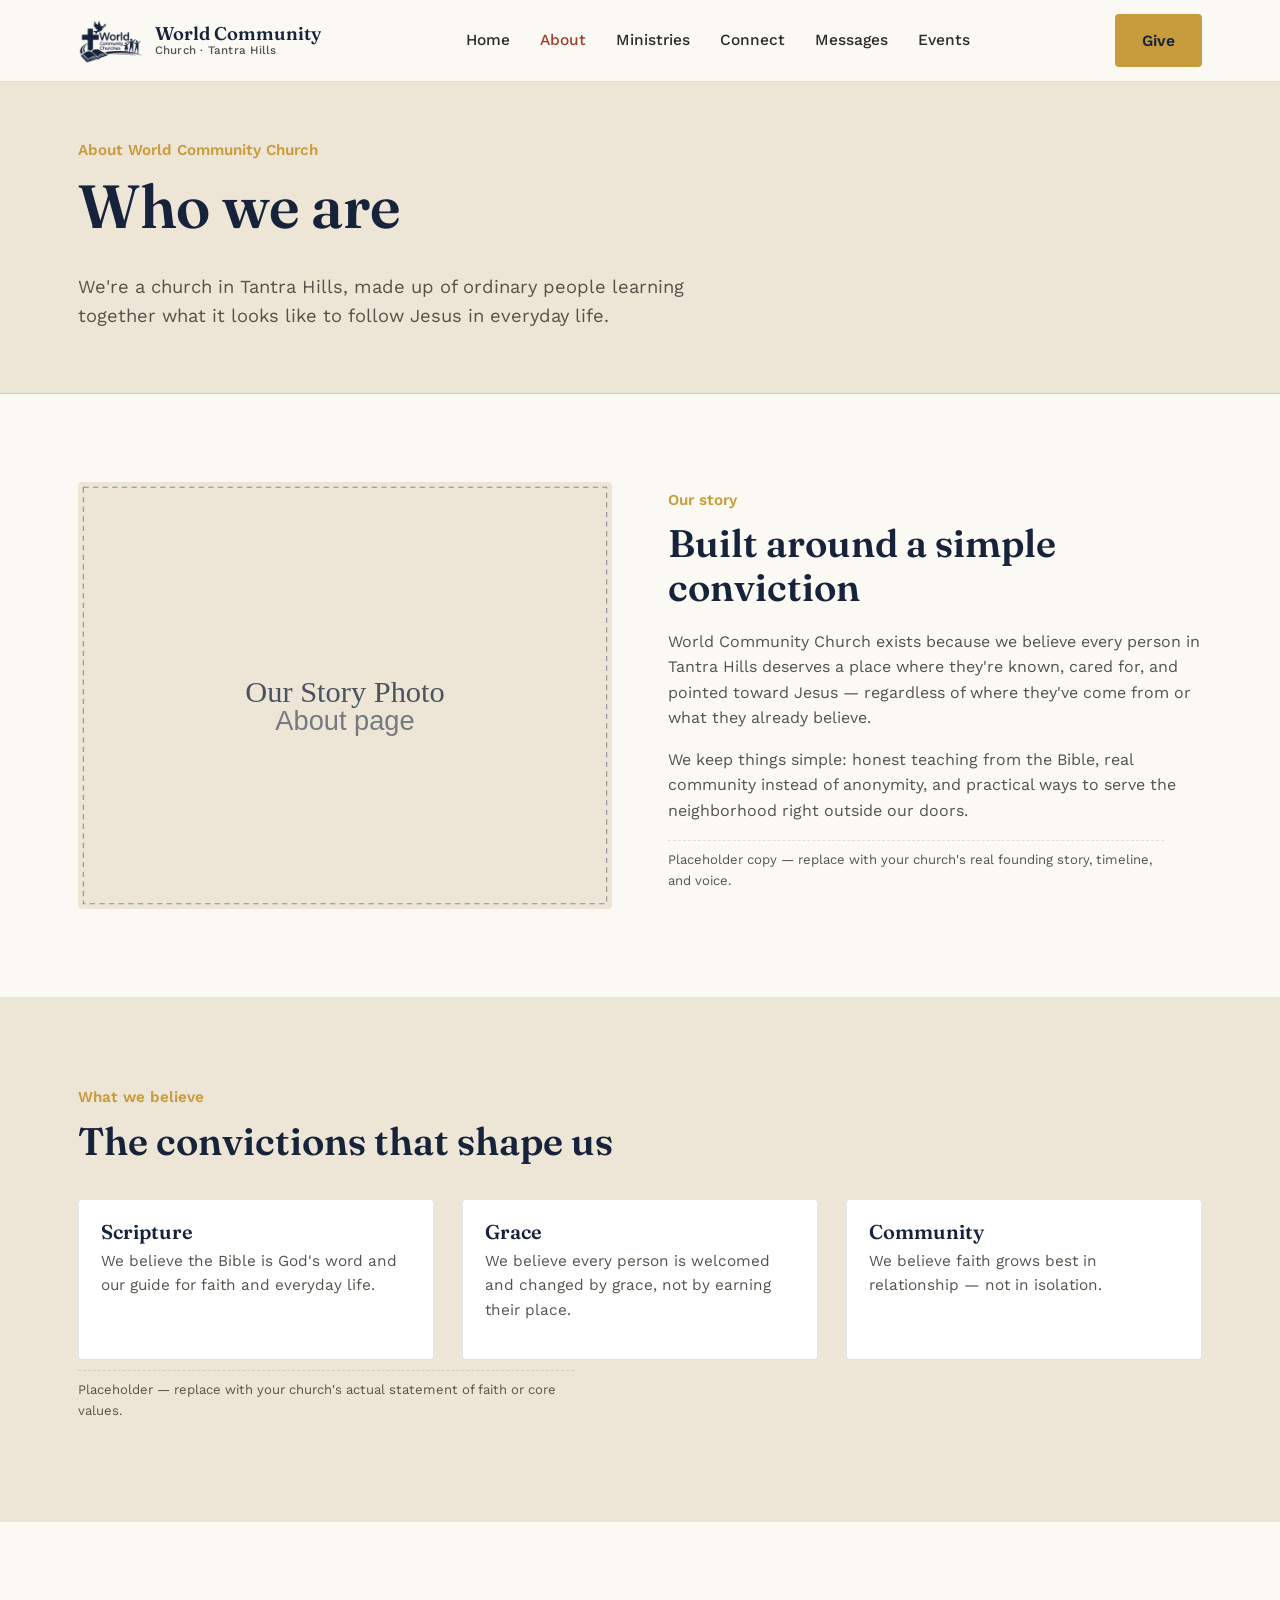
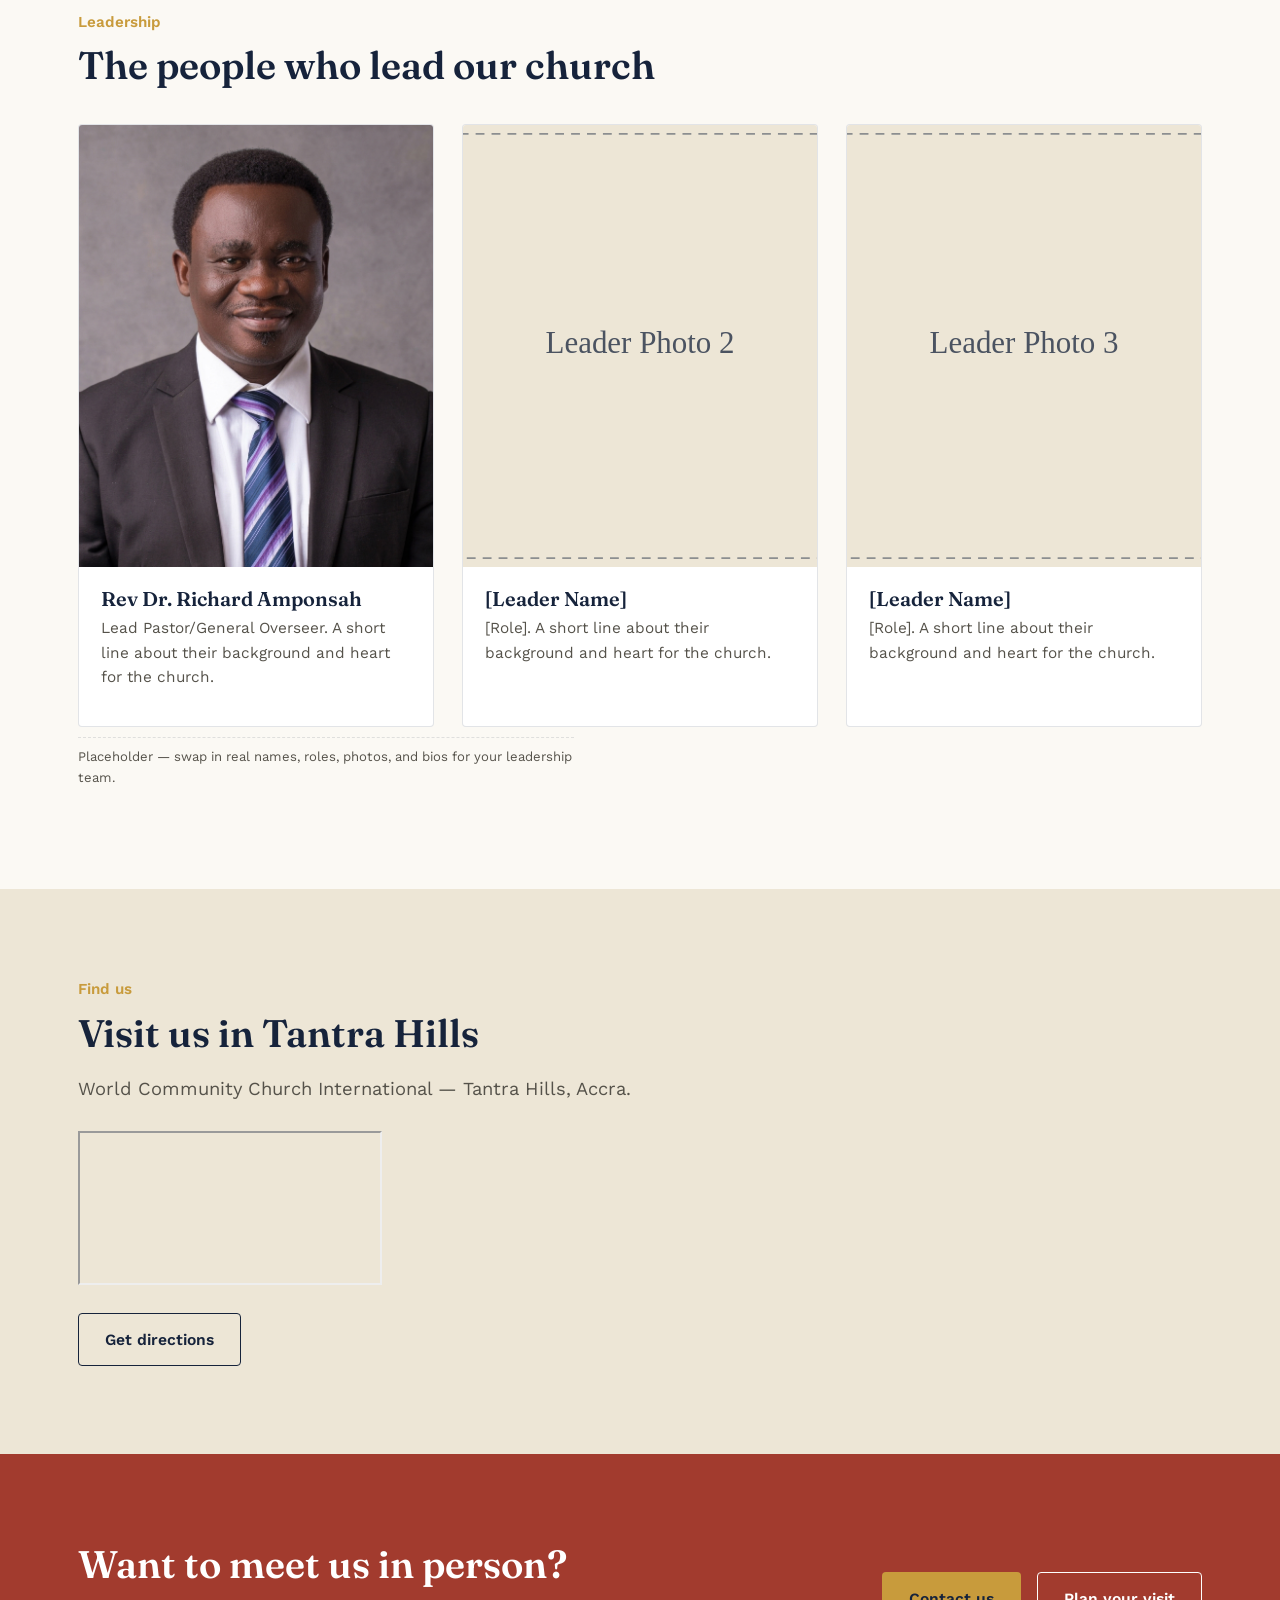
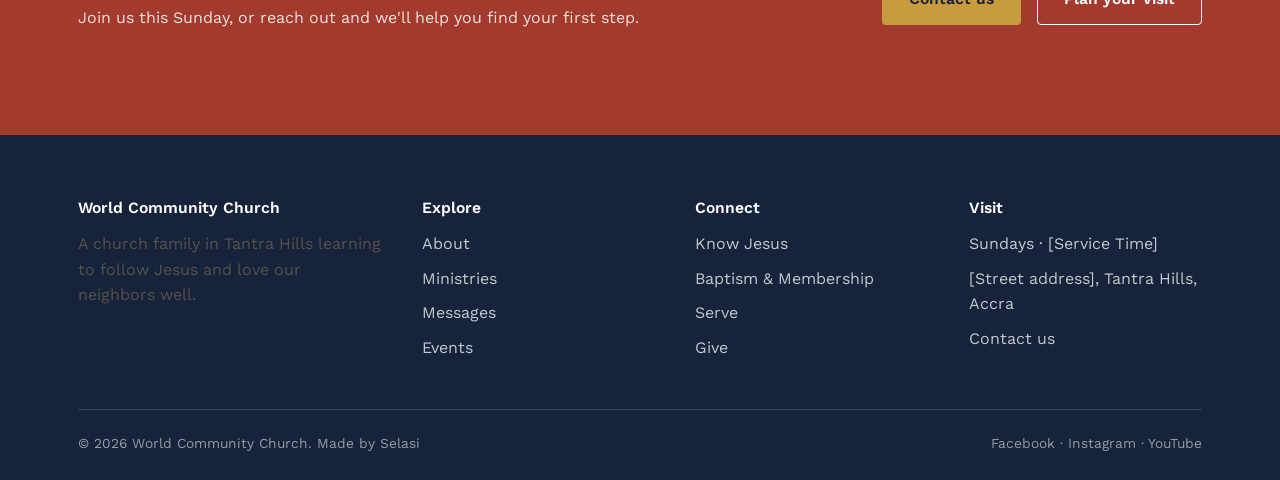
==== about.html @ f5359849 "selasi" ====
<!DOCTYPE html>
<html lang="en">
<head>
<meta charset="UTF-8">
<meta name="viewport" content="width=device-width, initial-scale=1.0">
<title>About — World Community Church</title>
<meta name="description" content="Learn who World Community Church is, our story, and the people who lead our church in Tantra Hills.">
<link rel="icon" href="images/favicon.svg" type="image/svg+xml">
<link rel="stylesheet" href="css/style.css">
</head>
<body>

<header class="site-header">
  <div class="nav-wrap">
    <a class="logo" href="index.html">
      <img src="images/logo.png" alt="World Community Church logo">
      <span class="logo-text">World Community<span>Church · Tantra Hills</span></span>
    </a>
    <nav class="primary-nav">
      <ul>
        <li><a href="index.html">Home</a></li>
        <li class="has-dropdown current">
          <a href="about.html">About</a>
          <ul class="dropdown">
            <li><a href="about.html#story">Who We Are</a></li>
            <li><a href="about.html#leadership">Leadership</a></li>
            <li><a href="contact.html">Contact Us</a></li>
          </ul>
        </li>
        <li class="has-dropdown">
          <a href="ministries.html">Ministries</a>
          <ul class="dropdown">
            <li><a href="ministries.html#kids">Kids</a></li>
            <li><a href="ministries.html#students">Students</a></li>
            <li><a href="ministries.html#groups">Community Groups</a></li>
          </ul>
        </li>
        <li class="has-dropdown">
          <a href="connect.html">Connect</a>
          <ul class="dropdown">
            <li><a href="connect.html#know-jesus">Know Jesus</a></li>
            <li><a href="connect.html#baptism">Baptism &amp; Membership</a></li>
            <li><a href="connect.html#serve">Serve</a></li>
          </ul>
        </li>
        <li><a href="messages.html">Messages</a></li>
        <li><a href="events.html">Events</a></li>
      </ul>
    </nav>
    <div class="nav-cta">
      <a class="btn btn-gold" href="give.html">Give</a>
      <button class="nav-toggle" aria-label="Toggle menu" aria-expanded="false">
        <span></span><span></span><span></span>
      </button>
    </div>
  </div>
</header>

<div class="page-header">
  <div class="container">
    <p class="eyebrow">About World Community Church</p>
    <h1>Who we are</h1>
    <p class="lede">We're a church in Tantra Hills, made up of ordinary people learning together what it looks like to follow Jesus in everyday life.</p>
  </div>
</div>

<section id="story">
  <div class="container">
    <div class="split">
      <div class="split-media">
        <img src="images/about-story.svg" alt="Placeholder — photo representing the church's story">
      </div>
      <div>
        <p class="eyebrow">Our story</p>
        <h2>Built around a simple conviction</h2>
        <p>World Community Church exists because we believe every person in Tantra Hills deserves a place where they're known, cared for, and pointed toward Jesus — regardless of where they've come from or what they already believe.</p>
        <p>We keep things simple: honest teaching from the Bible, real community instead of anonymity, and practical ways to serve the neighborhood right outside our doors.</p>
        <p class="placeholder-note">Placeholder copy — replace with your church's real founding story, timeline, and voice.</p>
      </div>
    </div>
  </div>
</section>

<section class="bg-sand">
  <div class="container">
    <p class="eyebrow">What we believe</p>
    <h2>The convictions that shape us</h2>
    <div class="grid grid-3" style="margin-top:36px;">
      <div class="card">
        <div class="card-body">
          <h3>Scripture</h3>
          <p>We believe the Bible is God's word and our guide for faith and everyday life.</p>
        </div>
      </div>
      <div class="card">
        <div class="card-body">
          <h3>Grace</h3>
          <p>We believe every person is welcomed and changed by grace, not by earning their place.</p>
        </div>
      </div>
      <div class="card">
        <div class="card-body">
          <h3>Community</h3>
          <p>We believe faith grows best in relationship — not in isolation.</p>
        </div>
      </div>
    </div>
    <p class="placeholder-note">Placeholder — replace with your church's actual statement of faith or core values.</p>
  </div>
</section>

<section id="leadership">
  <div class="container">
    <p class="eyebrow">Leadership</p>
    <h2>The people who lead our church</h2>
    <div class="grid grid-3" style="margin-top:36px;">
      <div class="card">
        <img src="images/leader.jpg" alt="Placeholder — leader photo">
        <div class="card-body">
          <h3>Rev Dr. Richard Amponsah</h3>
          <p>Lead Pastor/General Overseer. A short line about their background and heart for the church.</p>
        </div>
      </div>
      <div class="card">
        <img src="images/leader-2.svg" alt="Placeholder — leader photo">
        <div class="card-body">
          <h3>[Leader Name]</h3>
          <p>[Role]. A short line about their background and heart for the church.</p>
        </div>
      </div>
      <div class="card">
        <img src="images/leader-3.svg" alt="Placeholder — leader photo">
        <div class="card-body">
          <h3>[Leader Name]</h3>
          <p>[Role]. A short line about their background and heart for the church.</p>
        </div>
      </div>
    </div>
    <p class="placeholder-note">Placeholder — swap in real names, roles, photos, and bios for your leadership team.</p>
  </div>
</section>

<section class="bg-sand" id="location">
  <div class="container">
    <p class="eyebrow">Find us</p>
    <h2>Visit us in Tantra Hills</h2>
    <p class="lede">World Community Church International — Tantra Hills, Accra.</p>
    <div class="map-embed" style="margin-top:28px;">
      <iframe
        src="https://www.google.com/maps?q=JPPW%2B5QJ+World+Community+Church+International+Accra+Ghana&output=embed"
        title="Map showing World Community Church International, Tantra Hills, Accra"
        loading="lazy"
        referrerpolicy="no-referrer-when-downgrade"
        allowfullscreen></iframe>
    </div>
    <div class="btn-row" style="margin-top:20px;">
      <a class="btn btn-outline-navy" href="https://maps.app.goo.gl/vj42JxJs8VCjHSL47" target="_blank" rel="noopener">Get directions</a>
    </div>
  </div>
</section>

<section class="cta-band">
  <div class="container">
    <div>
      <h2>Want to meet us in person?</h2>
      <p>Join us this Sunday, or reach out and we'll help you find your first step.</p>
    </div>
    <div class="btn-row">
      <a class="btn btn-gold" href="contact.html">Contact us</a>
      <a class="btn btn-outline" href="connect.html">Plan your visit</a>
    </div>
  </div>
</section>

<footer class="site-footer">
  <div class="container">
    <div class="footer-grid">
      <div>
        <h4>World Community Church</h4>
        <p style="max-width:32ch;">A church family in Tantra Hills learning to follow Jesus and love our neighbors well.</p>
      </div>
      <div>
        <h4>Explore</h4>
        <ul>
          <li><a href="about.html">About</a></li>
          <li><a href="ministries.html">Ministries</a></li>
          <li><a href="messages.html">Messages</a></li>
          <li><a href="events.html">Events</a></li>
        </ul>
      </div>
      <div>
        <h4>Connect</h4>
        <ul>
          <li><a href="connect.html#know-jesus">Know Jesus</a></li>
          <li><a href="connect.html#baptism">Baptism &amp; Membership</a></li>
          <li><a href="connect.html#serve">Serve</a></li>
          <li><a href="give.html">Give</a></li>
        </ul>
      </div>
      <div>
        <h4>Visit</h4>
        <ul>
          <li>Sundays · [Service Time]</li>
          <li>[Street address], Tantra Hills, Accra</li>
          <li><a href="contact.html">Contact us</a></li>
        </ul>
      </div>
    </div>
    <div class="footer-bottom">
      <span>© 2026 World Community Church. Made by <a href="https://selasidzeamesi.netlify.app/">Selasi</a></span>
      <span>
        <a href="#">Facebook</a> ·
        <a href="#">Instagram</a> ·
        <a href="#">YouTube</a>
      </span>
    </div>
  </div>
</footer>

<script src="js/main.js"></script>
</body>
</html>
---- css/style.css ----
/* ============================================================
   World Community Church — shared stylesheet
   Palette: ink navy / warm gold / adinkra red / paper / sand
   Type: Fraunces (display) + Work Sans (body)
   ============================================================ */

   @import url('https://fonts.googleapis.com/css2?family=Fraunces:opsz,wght@9..144,400;9..144,500;9..144,600;9..144,700&family=Work+Sans:wght@400;500;600&display=swap');

   :root{
     --navy: #16233B;
     --navy-light: #24365A;
     --gold: #C89B3C;
     --gold-light: #E4C77E;
     --red: #A23B2E;
     --paper: #FBF9F4;
     --sand: #EDE6D6;
     --ink: #2B2A28;
     --ink-soft: #55524A;
     --white: #FFFFFF;
     --line: rgba(22,35,59,0.12);
     --radius: 4px;
     --max: 1180px;
   }
   
   *, *::before, *::after{ box-sizing: border-box; }
   html{ scroll-behavior: smooth; }
   html, body{
     max-width: 100%;
     overflow-x: hidden;
   }
   body{
     margin:0;
     background: var(--paper);
     color: var(--ink);
     font-family: 'Work Sans', -apple-system, BlinkMacSystemFont, sans-serif;
     font-size: 16px;
     line-height: 1.6;
     -webkit-font-smoothing: antialiased;
   }
   
   h1,h2,h3,h4{
     font-family: 'Fraunces', Georgia, serif;
     color: var(--navy);
     line-height: 1.15;
     margin: 0 0 0.5em;
     font-weight: 600;
   }
   h1{ font-size: clamp(2.4rem, 5vw, 3.8rem); font-weight: 600; }
   h2{ font-size: clamp(1.7rem, 3.4vw, 2.4rem); }
   h3{ font-size: 1.25rem; }
   p{ margin: 0 0 1em; color: var(--ink-soft); max-width: 62ch; }
   a{ color: inherit; text-decoration: none; }
   img{ max-width: 100%; display: block; }
   ul{ padding: 0; margin: 0; list-style: none; }
   
   .container{ max-width: var(--max); margin: 0 auto; padding: 0 28px; }
   section{ padding: 88px 0; }
   .section-tight{ padding: 56px 0; }
   .bg-sand{ background: var(--sand); }
   .bg-navy{ background: var(--navy); }
   .bg-navy h1, .bg-navy h2, .bg-navy h3{ color: var(--white); }
   .bg-navy p{ color: rgba(255,255,255,0.75); }
   
   .eyebrow{
     color: var(--red);
     font-family: 'Work Sans', sans-serif;
     font-weight: 600;
     font-size: 0.95rem;
     margin: 0 0 0.6em;
   }
   
   .lede{ font-size: 1.15rem; max-width: 56ch; }
   
   /* Buttons */
   .btn{
     display: inline-block;
     padding: 13px 26px;
     border-radius: var(--radius);
     font-weight: 600;
     font-size: 0.98rem;
     border: 1.5px solid transparent;
     cursor: pointer;
     transition: background 0.15s ease, color 0.15s ease, border-color 0.15s ease;
   }
   .btn-gold{ background: var(--gold); color: var(--navy); }
   .btn-gold:hover{ background: var(--gold-light); }
   .btn-outline{ border-color: currentColor; color: var(--white); }
   .btn-outline:hover{ background: rgba(255,255,255,0.12); }
   .btn-outline-navy{ border-color: var(--navy); color: var(--navy); }
   .btn-outline-navy:hover{ background: var(--navy); color: var(--white); }
   .btn-row{ display:flex; gap:16px; flex-wrap: wrap; margin-top: 8px; }
   
   /* ---------------- Header / Nav ---------------- */
   header.site-header{
     position: sticky;
     top: 0;
     z-index: 50;
     background: var(--paper);
     border-bottom: 1px solid var(--line);
   }
   .nav-wrap{
     max-width: var(--max);
     margin: 0 auto;
     padding: 14px 28px;
     display: flex;
     align-items: center;
     justify-content: space-between;
     gap: 24px;
     width: 100%;
   }
   .logo{
     display: flex;
     align-items: center;
     gap: 12px;
     min-width: 0; /* allow this flex item to shrink below its content size */
     flex-shrink: 1;
   }
   .logo img{ height: 44px; width: auto; flex-shrink: 0; }
   .logo-text{
     font-family: 'Fraunces', serif;
     font-weight: 600;
     font-size: 1.15rem;
     color: var(--navy);
     line-height: 1.1;
     min-width: 0;
     overflow: hidden;
     white-space: nowrap;
     text-overflow: ellipsis;
   }
   .logo-text span{
     display:block;
     font-family: 'Work Sans', sans-serif;
     font-weight: 500;
     font-size: 0.72rem;
     color: var(--ink-soft);
     letter-spacing: 0.02em;
     overflow: hidden;
     text-overflow: ellipsis;
   }
   .nav-cta{ flex-shrink: 0; }
   
   nav.primary-nav{ display: flex; }
   nav.primary-nav > ul{ display: flex; align-items: center; gap: 2px; }
   nav.primary-nav > ul > li{ position: relative; }
   nav.primary-nav > ul > li > a{
     display: block;
     padding: 10px 14px;
     font-weight: 500;
     font-size: 0.97rem;
     border-radius: var(--radius);
   }
   nav.primary-nav > ul > li > a:hover{ color: var(--red); }
   nav.primary-nav > ul > li.current > a{ color: var(--red); }
   
   .has-dropdown > .dropdown{
     position: absolute;
     top: 100%;
     left: 0;
     background: var(--white);
     border: 1px solid var(--line);
     border-radius: var(--radius);
     min-width: 220px;
     padding: 8px;
     box-shadow: 0 12px 28px rgba(22,35,59,0.14);
     opacity: 0;
     visibility: hidden;
     transform: translateY(6px);
     transition: opacity 0.15s ease, transform 0.15s ease, visibility 0.15s;
   }
   .has-dropdown:hover > .dropdown,
   .has-dropdown:focus-within > .dropdown{
     opacity: 1; visibility: visible; transform: translateY(0);
   }
   .dropdown li a{
     display: block;
     padding: 9px 12px;
     border-radius: var(--radius);
     font-size: 0.94rem;
   }
   .dropdown li a:hover{ background: var(--sand); color: var(--navy); }
   
   .nav-cta{ display:flex; align-items:center; gap: 14px; }
   .nav-toggle{
     display: none;
     background: none;
     border: none;
     cursor: pointer;
     padding: 6px;
   }
   .nav-toggle span{
     display:block;
     width: 24px;
     height: 2px;
     background: var(--navy);
     margin: 5px 0;
     transition: transform 0.2s ease, opacity 0.2s ease;
   }
   
   @media (max-width: 900px){
     nav.primary-nav{
       position: fixed;
       inset: 68px 0 0 0;
       background: var(--paper);
       display: none;
       overflow-y: auto;
       padding: 12px 0 40px;
     }
     nav.primary-nav.open{ display: block; }
     nav.primary-nav > ul{ flex-direction: column; align-items: stretch; padding: 0 20px; gap: 0; }
     nav.primary-nav > ul > li > a{ padding: 14px 6px; border-bottom: 1px solid var(--line); }
     .has-dropdown > .dropdown{
       position: static; opacity:1; visibility:visible; transform:none;
       box-shadow:none; border: none; border-left: 2px solid var(--gold);
       margin: 0 0 6px 10px; display:none;
     }
     .has-dropdown.open > .dropdown{ display:block; }
     .nav-toggle{ display: block; }
     .nav-cta .btn{ padding: 10px 16px; font-size: 0.9rem; }
   }
   
   @media (max-width: 420px){
     .logo-text { visibility: hidden; } /* drop the subtitle line to save width */
     /* .logo-text{ font-size: 1rem; } */
     .nav-wrap{ padding: 14px 16px; gap: 12px; }
   }
   
   /* ---------------- Hero ---------------- */
   .hero{
     background-color: var(--navy); /* fallback while the image loads, or if it 404s */
     background-image: url("/images/section.jpg");
     background-position: center;
     background-size: cover;
     background-repeat: no-repeat;
     color: var(--white);
     overflow: hidden;
     width: 100%;
   }
   
   .hero h1 {
     color: #fff;
   }
   
   .eyebrow {
     color:#C89B3C
   }
   
   .hero-grid{
     max-width: var(--max);
     margin: 0 auto;
     padding: 72px 28px;
     display: grid;
     grid-template-columns: 1.05fr 0.95fr;
     gap: 48px;
     align-items: center;
   }
   .hero-copy p{ color: rgba(255,255,255,0.78); }
   /* .hero-media{ border-radius: var(--radius); overflow: hidden; border: 1px solid rgba(255,255,255,0.15); }
   .hero-media img{ aspect-ratio: 4/3; object-fit: cover; width: 100%; } */
   
   @media (max-width: 860px){
     .hero-grid{ grid-template-columns: 1fr; padding: 48px 24px; }
   }
   
   /* ---------------- Service strip ---------------- */
   .service-strip{
     background: var(--gold);
     color: var(--navy);
   }
   .service-strip .container{
     padding-top: 22px; padding-bottom: 22px;
     display:flex; flex-wrap: wrap; gap: 20px 40px; align-items:center; justify-content: space-between;
   }
   .service-strip .item{ display:flex; align-items: baseline; gap: 10px; }
   .service-strip .item strong{ font-family:'Fraunces', serif; font-size:1.1rem; }
   
   /* ---------------- Cards ---------------- */
   .grid{ display:grid; gap: 28px; }
   .grid-3{ grid-template-columns: repeat(3, 1fr); }
   .grid-2{ grid-template-columns: repeat(2, 1fr); }
   .grid-4{ grid-template-columns: repeat(4, 1fr); }
   @media (max-width: 900px){
     .grid-3, .grid-4{ grid-template-columns: repeat(2,1fr); }
   }
   @media (max-width: 620px){
     .grid-2, .grid-3, .grid-4{ grid-template-columns: 1fr; }
   }
   
   .card{
     background: var(--white);
     border: 1px solid var(--line);
     border-radius: var(--radius);
     overflow: hidden;
     display:flex; flex-direction:column;
   }
   .card img{ aspect-ratio: 4/5; object-fit: cover; width:100%; }
   .card .card-body{ padding: 20px 22px 24px; }
   .card h3{ margin-bottom: 0.3em; }
   .card p{ font-size: 0.96rem; margin-bottom: 0.8em; }
   .card .card-link{ font-weight: 600; color: var(--red); font-size: 0.94rem; }
   
   .link-card{
     border: 1px solid var(--line);
     border-radius: var(--radius);
     padding: 22px;
     background: var(--white);
     display:flex; flex-direction:column; gap: 6px;
   }
   .link-card .num{ color: var(--gold); font-family:'Fraunces', serif; font-size:1.6rem; }
   
   /* ---------------- Steps (genuine sequence) ---------------- */
   .steps{ counter-reset: step; }
   .step{
     display:flex; gap: 20px; padding: 26px 0; border-bottom: 1px solid var(--line);
   }
   .step:last-child{ border-bottom:none; }
   .step .step-num{
     counter-increment: step;
     font-family:'Fraunces', serif;
     font-size: 1.4rem;
     color: var(--gold);
     width: 46px; flex-shrink:0;
   }
   .step .step-num::before{ content: counter(step, decimal-leading-zero); }
   
   /* ---------------- Two column media/text ---------------- */
   .split{
     display:grid; grid-template-columns: 1fr 1fr; gap: 56px; align-items: center;
   }
   .split.reverse .split-media{ order: 2; }
   @media (max-width: 860px){
     .split{ grid-template-columns: 1fr; gap: 30px; }
     .split.reverse .split-media{ order: 0; }
   }
   .split-media img{ border-radius: var(--radius); }
   
   /* ---------------- Page header (interior pages) ---------------- */
   .page-header{
     background: var(--sand);
     padding: 56px 0 44px;
     border-bottom: 1px solid var(--line);
   }
   
   /* ---------------- CTA band ---------------- */
   .cta-band{
     background: var(--red);
     color: var(--white);
     text-align: left;
   }
   .cta-band h2{ color: var(--white); }
   .cta-band p{ color: rgba(255,255,255,0.85); }
   .cta-band .container{ display:flex; align-items:center; justify-content: space-between; gap: 30px; flex-wrap: wrap; }
   
   /* ---------------- Video / message embed placeholder ---------------- */
   .media-frame{
     position: relative;
     border-radius: var(--radius);
     overflow: hidden;
     border: 1px solid var(--line);
     background: var(--navy);
   }
   .media-frame img{ width:100%; aspect-ratio: 16/9; object-fit: cover; opacity: 0.85; }
   .play-btn{
     position:absolute; inset:0; display:flex; align-items:center; justify-content:center;
   }
   .play-btn span{
     width: 68px; height: 68px; border-radius: 50%;
     background: rgba(251,249,244,0.92);
     display:flex; align-items:center; justify-content:center;
   }
   .play-btn span::after{
     content:''; border-style: solid; border-width: 11px 0 11px 18px;
     border-color: transparent transparent transparent var(--navy);
     margin-left: 4px;
   }
   
   /* ---------------- Forms ---------------- */
   form.stack{ display:flex; flex-direction:column; gap: 16px; max-width: 520px; }
   .field{ display:flex; flex-direction:column; gap:6px; }
   .field label{ font-weight:600; font-size:0.92rem; color: var(--navy); }
   .field input, .field select, .field textarea{
     border: 1px solid var(--line);
     border-radius: var(--radius);
     padding: 11px 13px;
     font-family: inherit;
     font-size: 1rem;
     background: var(--white);
     color: var(--ink);
   }
   .field textarea{ resize: vertical; min-height: 110px; }
   
   /* ---------------- Footer ---------------- */
   footer.site-footer{
     background: var(--navy);
     color: rgba(255,255,255,0.75);
     padding: 64px 0 26px;
   }
   .footer-grid{
     display:grid; grid-template-columns: 1.3fr 1fr 1fr 1fr; gap: 40px;
     padding-bottom: 40px; border-bottom: 1px solid rgba(255,255,255,0.14);
   }
   @media (max-width: 760px){
     .footer-grid{ grid-template-columns: 1fr 1fr; }
   }
   .footer-grid h4{ color: var(--white); font-family:'Work Sans',sans-serif; font-size:0.98rem; font-weight:600; margin-bottom: 14px; }
   .footer-grid ul li{ margin-bottom: 9px; }
   .footer-grid a:hover{ color: var(--gold-light); }
   .footer-bottom{
     padding-top: 22px; display:flex; justify-content:space-between; flex-wrap:wrap; gap: 12px;
     font-size: 0.86rem; color: rgba(255,255,255,0.55);
   }
   .footer-bottom a:hover{ color: var(--gold-light); }
   
   /* ---------------- misc ---------------- */
   .tag{
     display:inline-block; background: var(--sand); color: var(--navy);
     font-size: 0.82rem; font-weight: 600; padding: 4px 10px; border-radius: 20px;
     margin-bottom: 10px;
   }
   .placeholder-note{
     font-size: 0.82rem; color: var(--ink-soft); border-top: 1px dashed var(--line);
     margin-top: 10px; padding-top: 8px;
   }
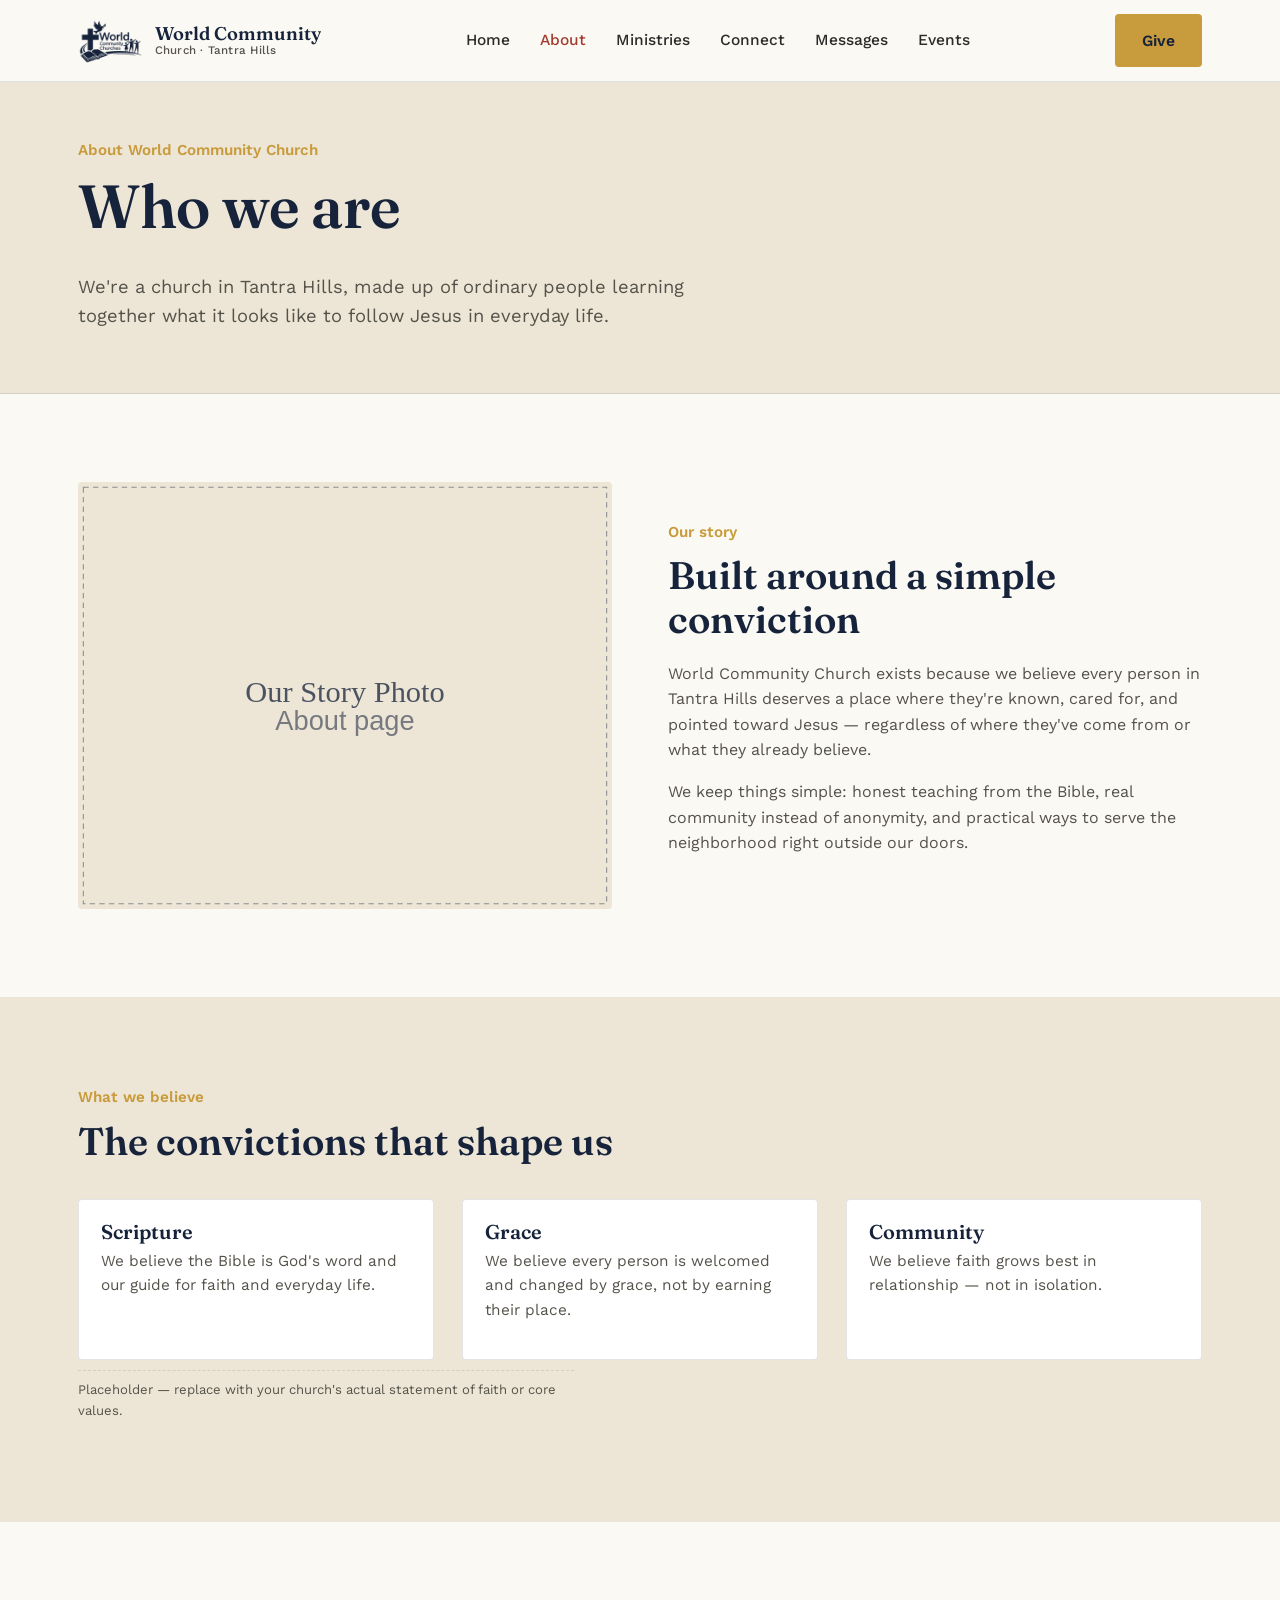
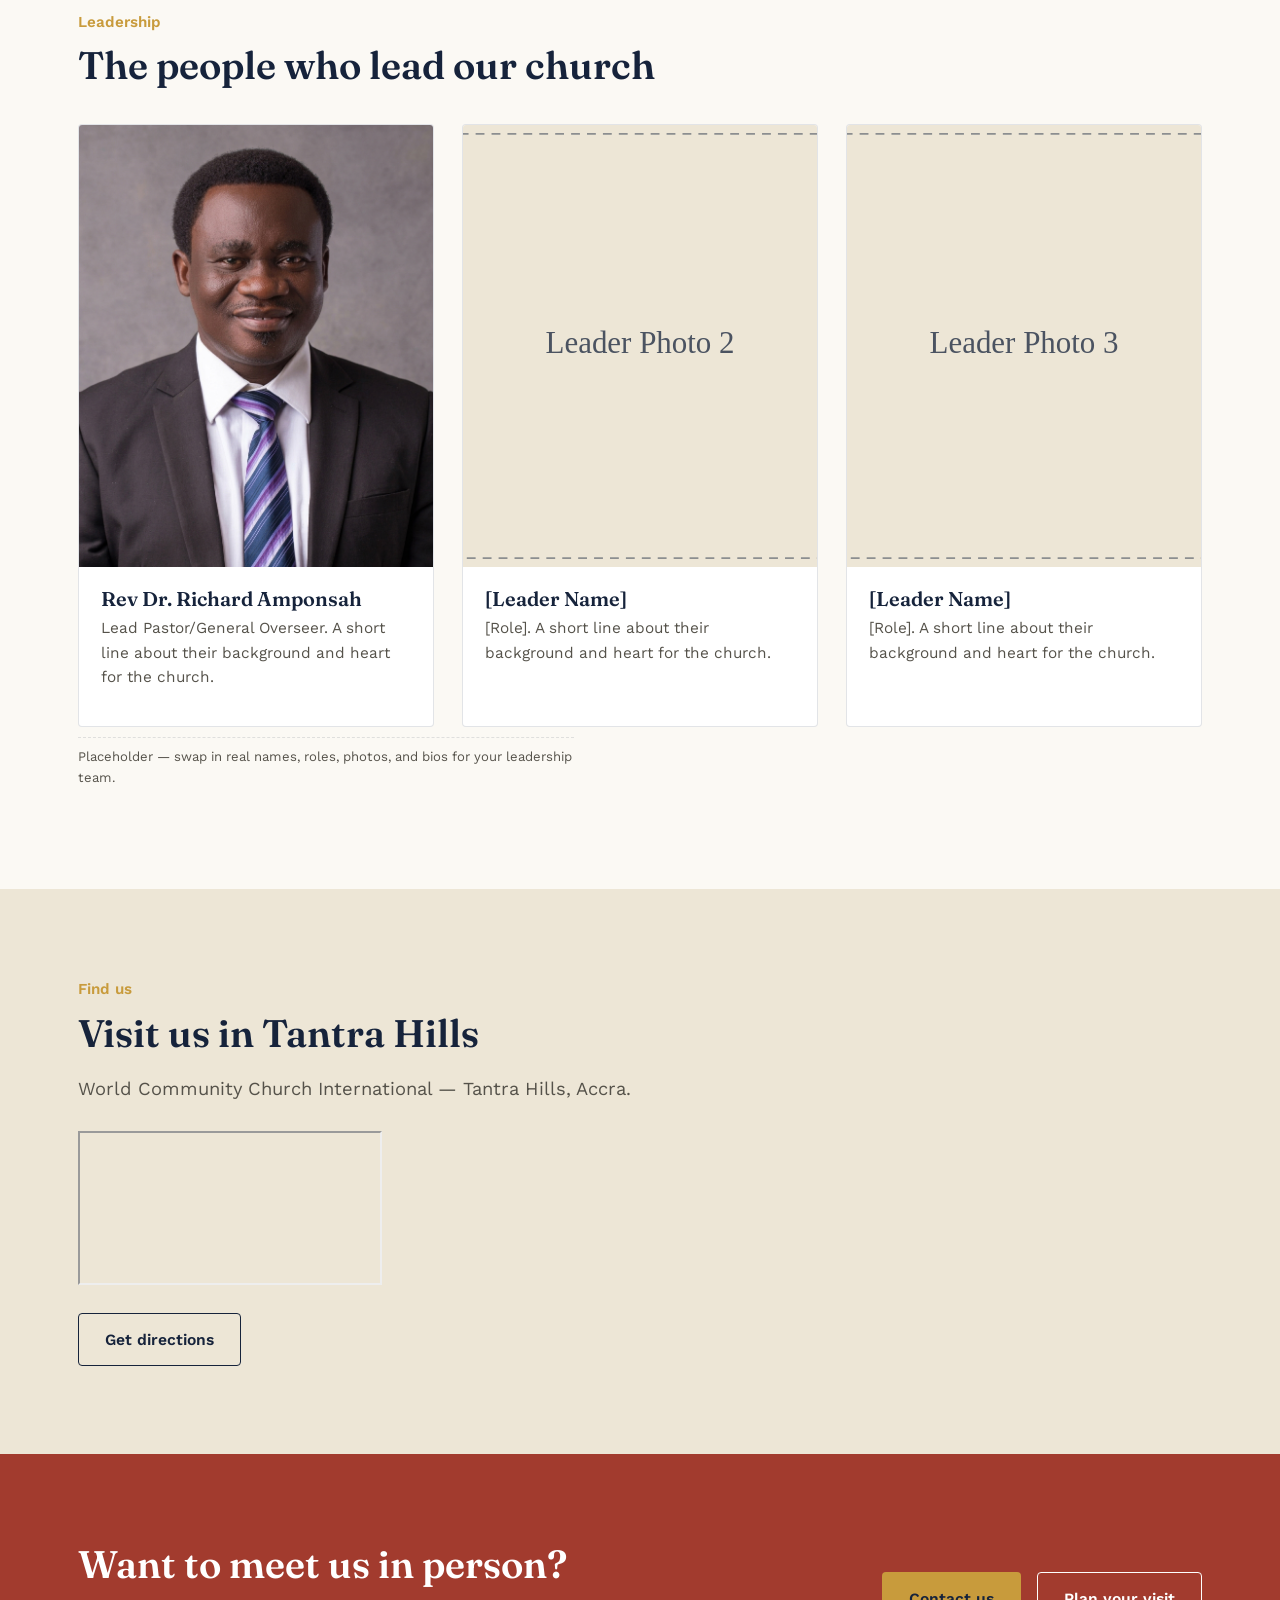
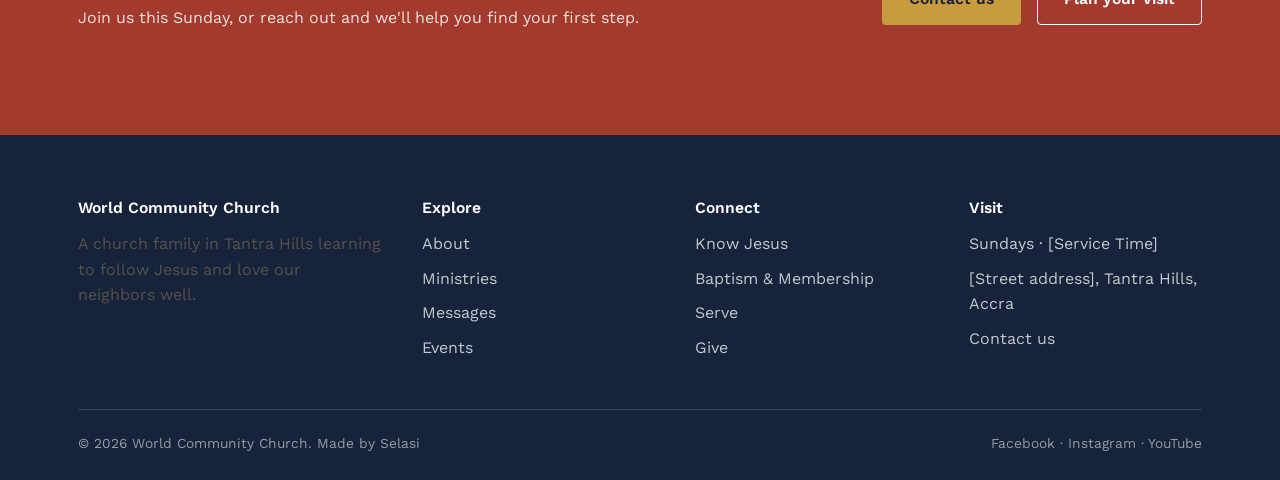
==== commit a309c355: "place" ====
--- a/about.html
+++ b/about.html
@@ -75,7 +75,7 @@
         <h2>Built around a simple conviction</h2>
         <p>World Community Church exists because we believe every person in Tantra Hills deserves a place where they're known, cared for, and pointed toward Jesus — regardless of where they've come from or what they already believe.</p>
         <p>We keep things simple: honest teaching from the Bible, real community instead of anonymity, and practical ways to serve the neighborhood right outside our doors.</p>
-        <p class="placeholder-note">Placeholder copy — replace with your church's real founding story, timeline, and voice.</p>
+        <!-- <p class="placeholder-note">Placeholder copy — replace with your church's real founding story, timeline, and voice.</p> -->
       </div>
     </div>
   </div>
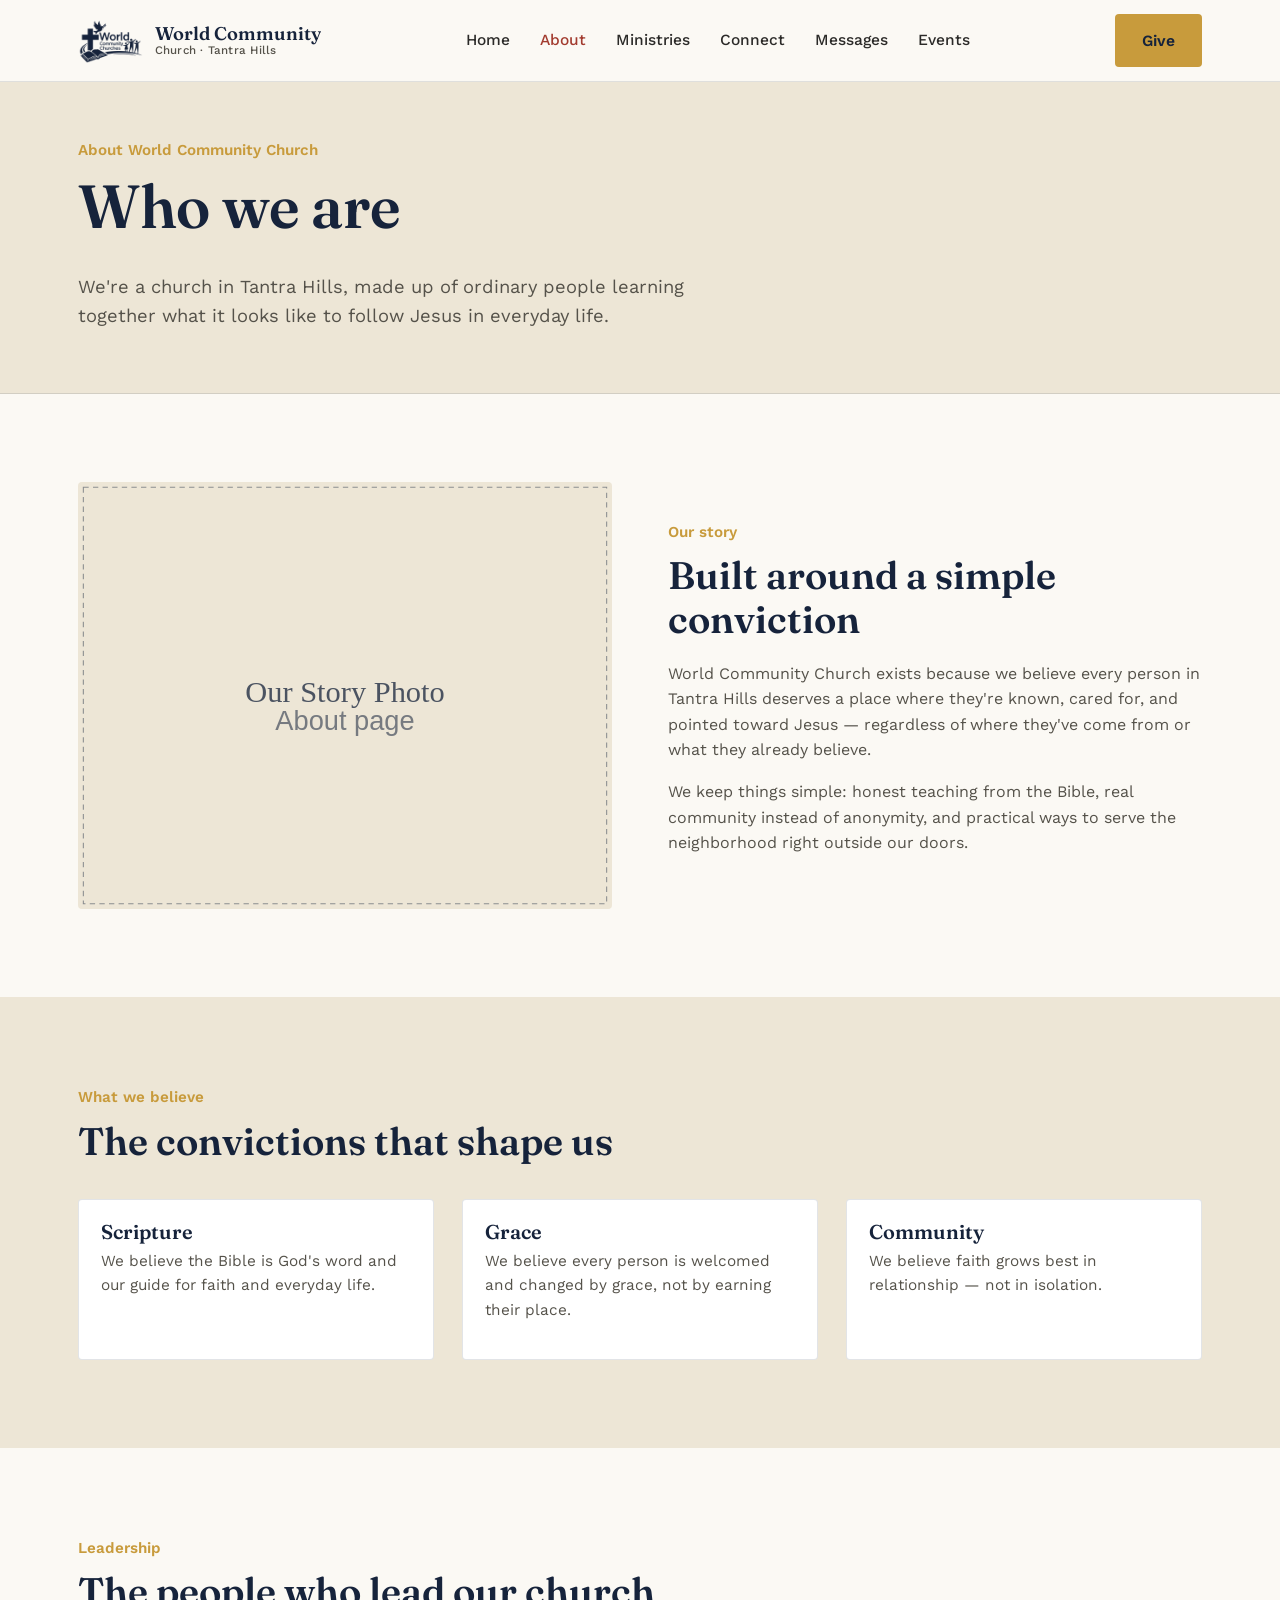
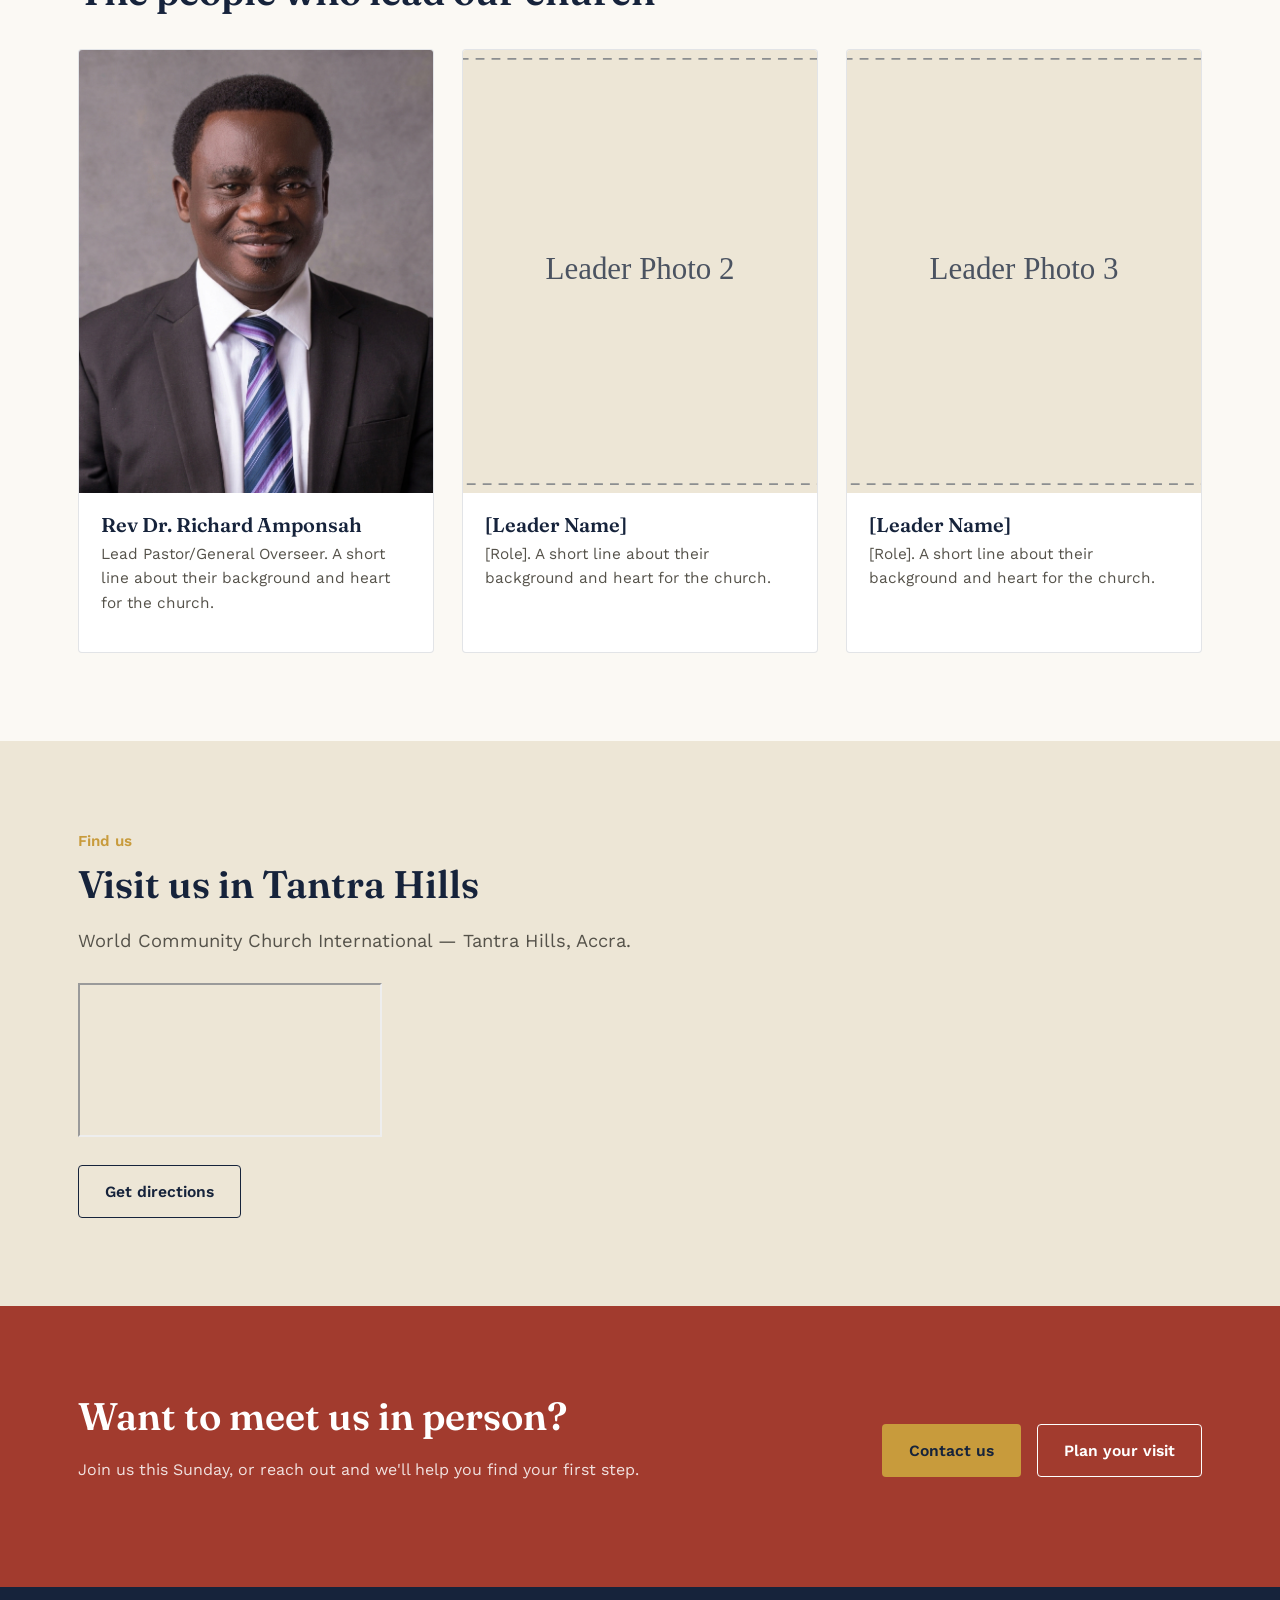
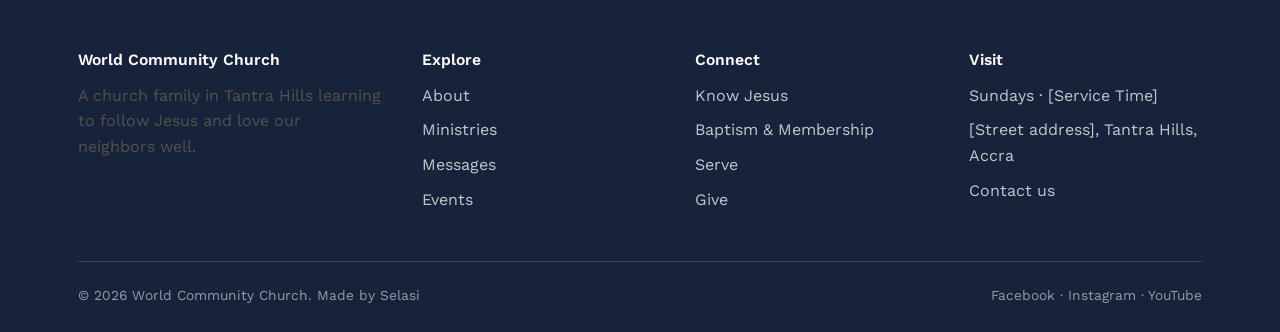
==== commit 00f7069c: "phremove" ====
--- a/about.html
+++ b/about.html
@@ -105,7 +105,7 @@
         </div>
       </div>
     </div>
-    <p class="placeholder-note">Placeholder — replace with your church's actual statement of faith or core values.</p>
+    <!-- <p class="placeholder-note">Placeholder — replace with your church's actual statement of faith or core values.</p> -->
   </div>
 </section>
 
@@ -136,7 +136,7 @@
         </div>
       </div>
     </div>
-    <p class="placeholder-note">Placeholder — swap in real names, roles, photos, and bios for your leadership team.</p>
+    <!-- <p class="placeholder-note">Placeholder — swap in real names, roles, photos, and bios for your leadership team.</p> -->
   </div>
 </section>
 
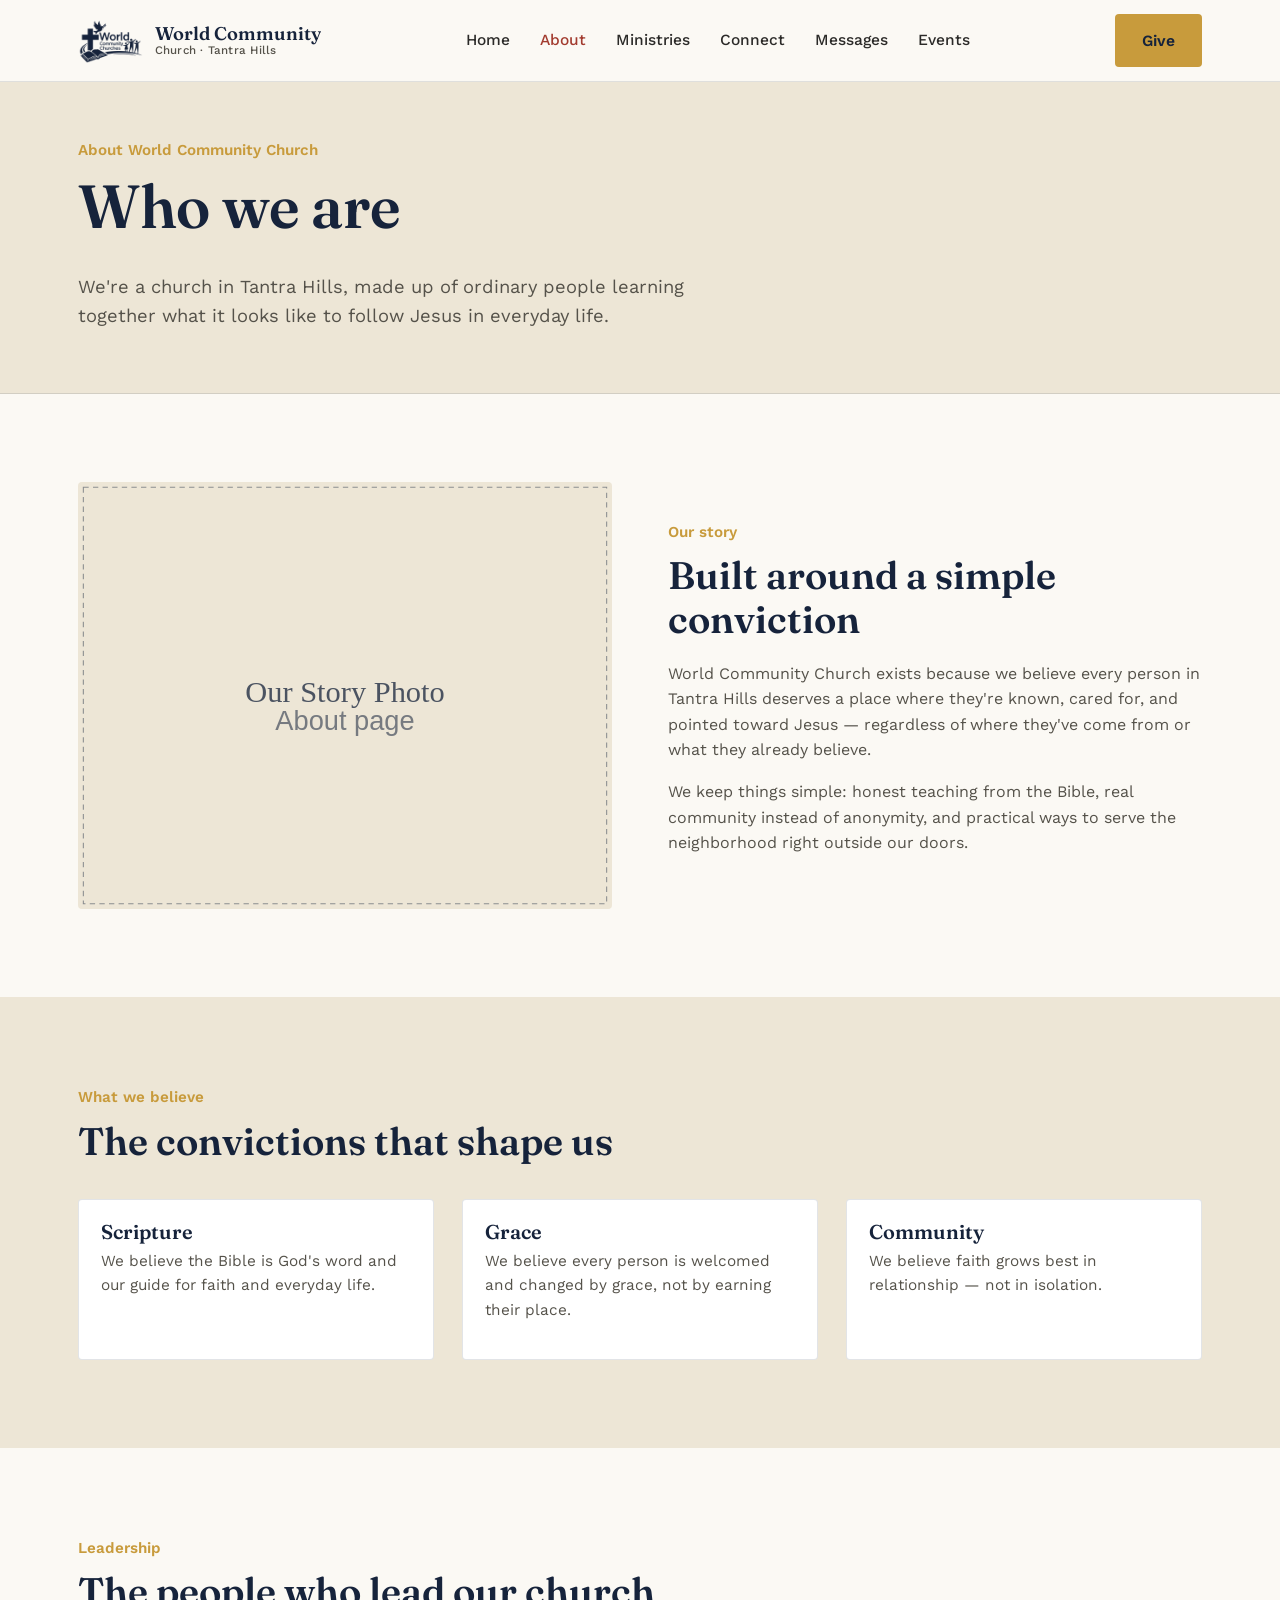
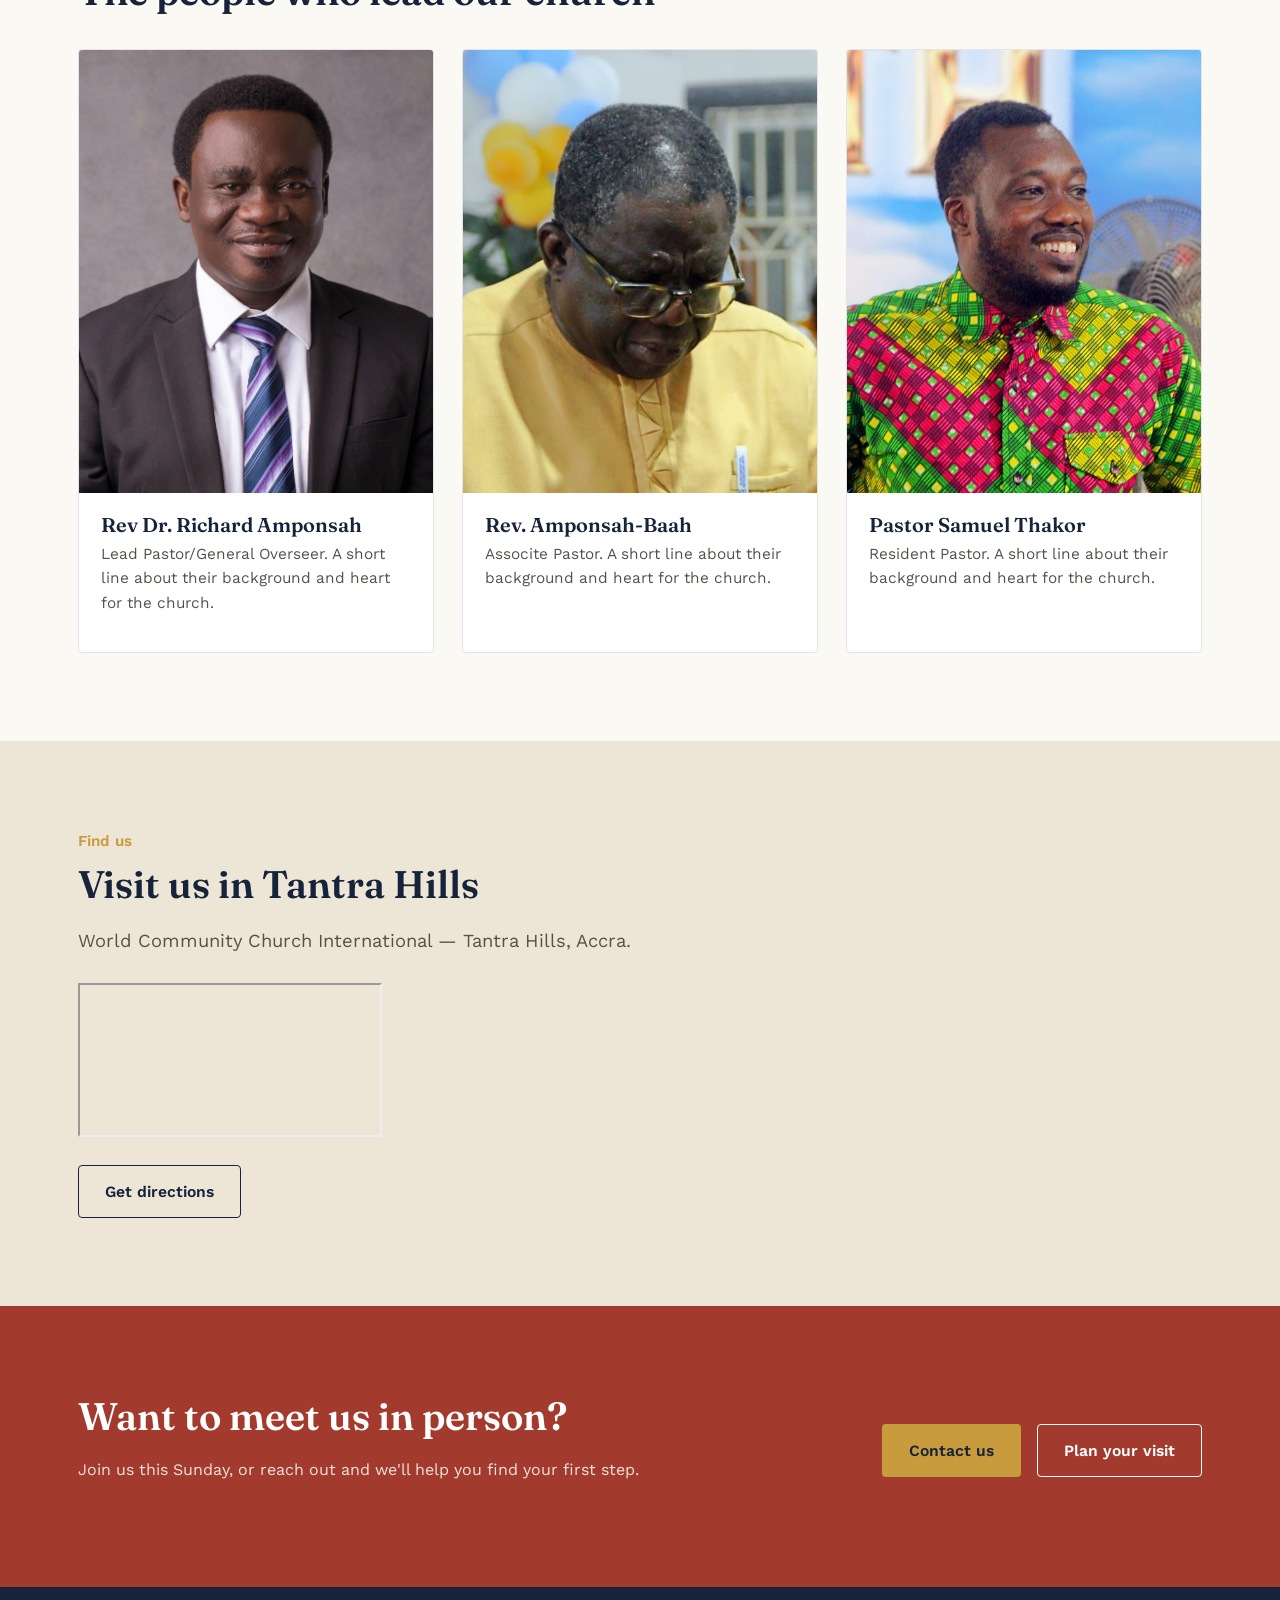
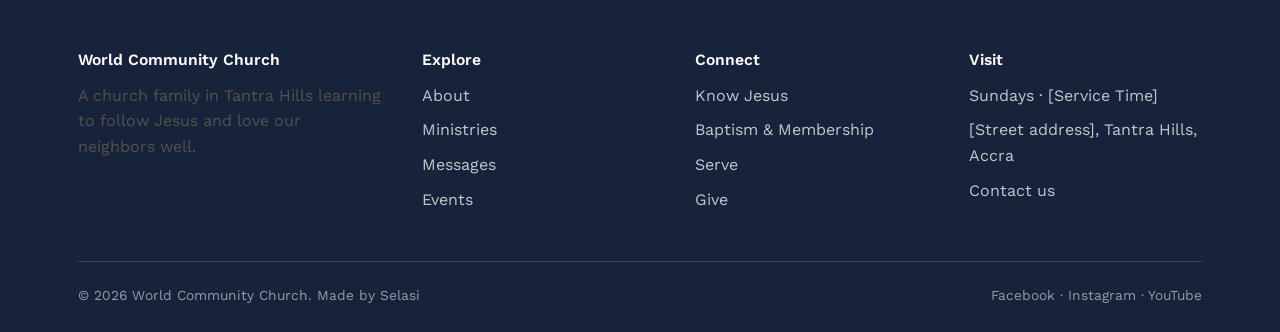
==== commit 7365f9e2: "pics" ====
--- a/about.html
+++ b/about.html
@@ -122,17 +122,17 @@
         </div>
       </div>
       <div class="card">
-        <img src="images/leader-2.svg" alt="Placeholder — leader photo">
-        <div class="card-body">
-          <h3>[Leader Name]</h3>
-          <p>[Role]. A short line about their background and heart for the church.</p>
-        </div>
-      </div>
-      <div class="card">
-        <img src="images/leader-3.svg" alt="Placeholder — leader photo">
-        <div class="card-body">
-          <h3>[Leader Name]</h3>
-          <p>[Role]. A short line about their background and heart for the church.</p>
+        <img src="/images/baah.jpg" alt="Placeholder — leader photo">
+        <div class="card-body">
+          <h3>Rev. Amponsah-Baah</h3>
+          <p>Associte Pastor. A short line about their background and heart for the church.</p>
+        </div>
+      </div>
+      <div class="card">
+        <img src="/images/samuel.jpg" alt="Placeholder — leader photo">
+        <div class="card-body">
+          <h3>Pastor Samuel Thakor</h3>
+          <p>Resident Pastor. A short line about their background and heart for the church.</p>
         </div>
       </div>
     </div>
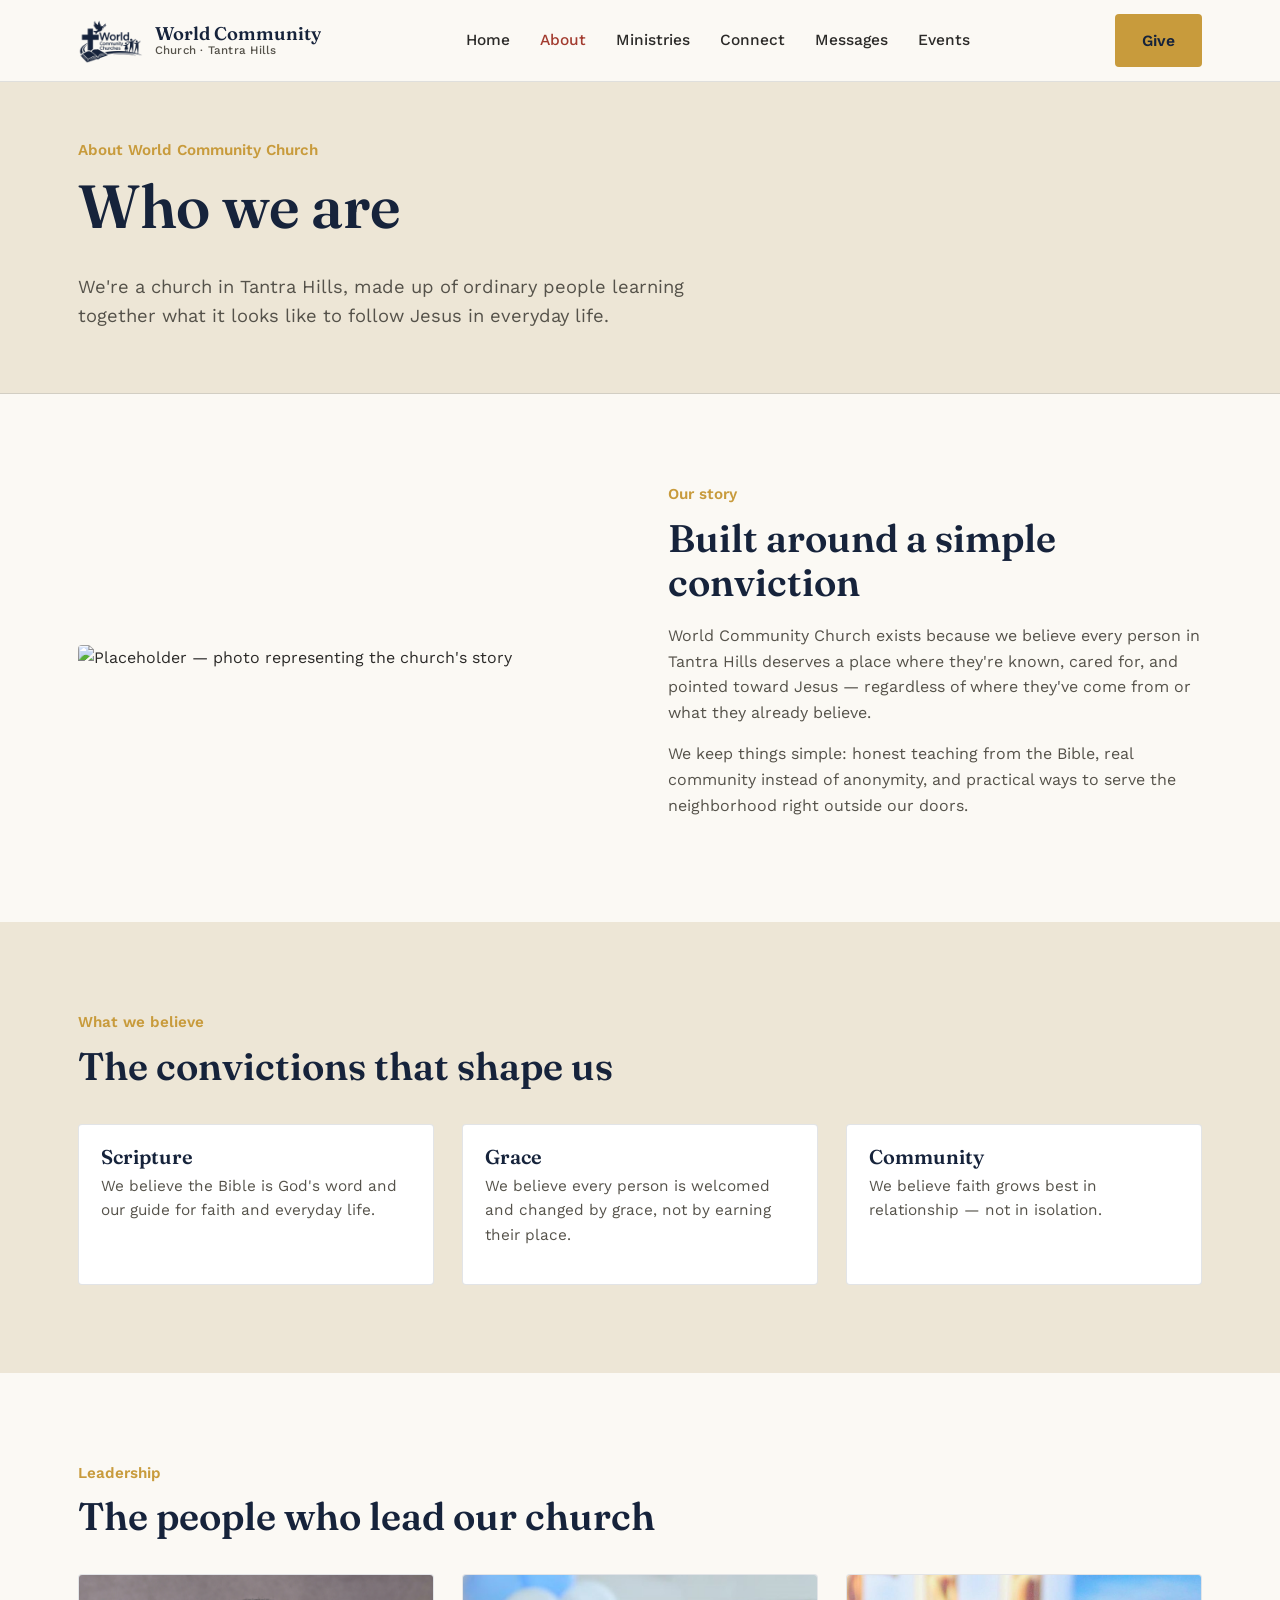
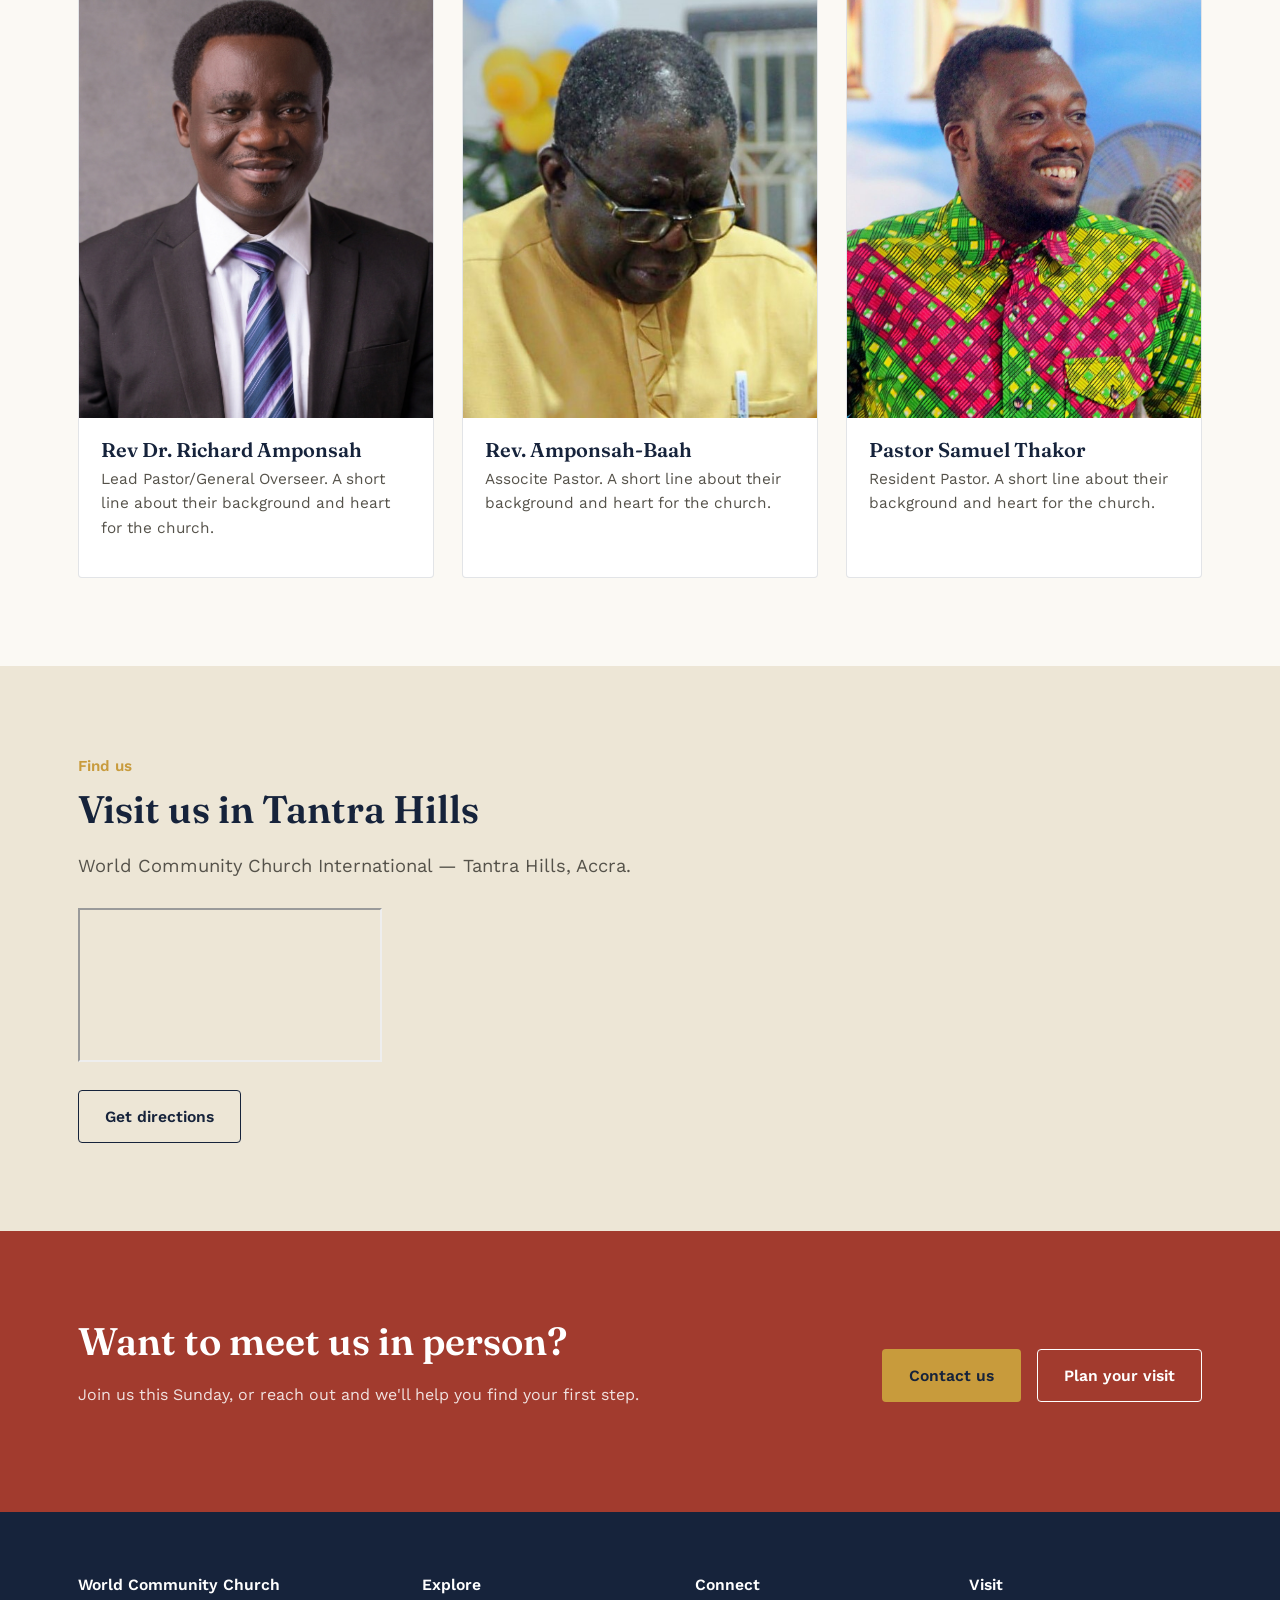
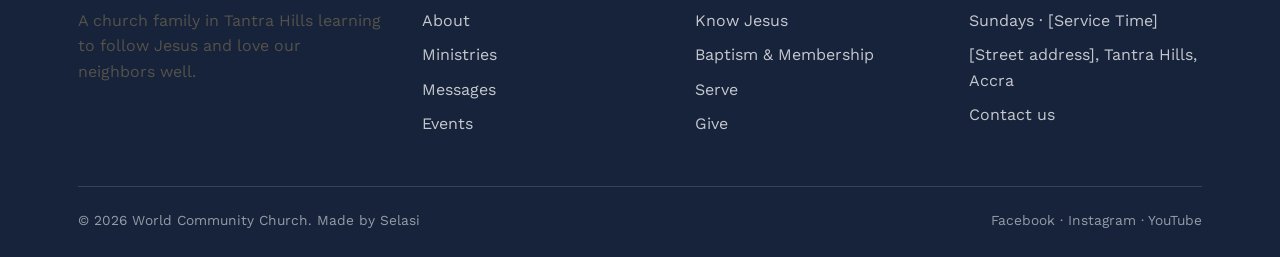
==== commit 0b329d8e: "story" ====
--- a/about.html
+++ b/about.html
@@ -68,7 +68,7 @@
   <div class="container">
     <div class="split">
       <div class="split-media">
-        <img src="images/about-story.svg" alt="Placeholder — photo representing the church's story">
+        <img src="/images/ourstory.jpg/" alt="Placeholder — photo representing the church's story">
       </div>
       <div>
         <p class="eyebrow">Our story</p>
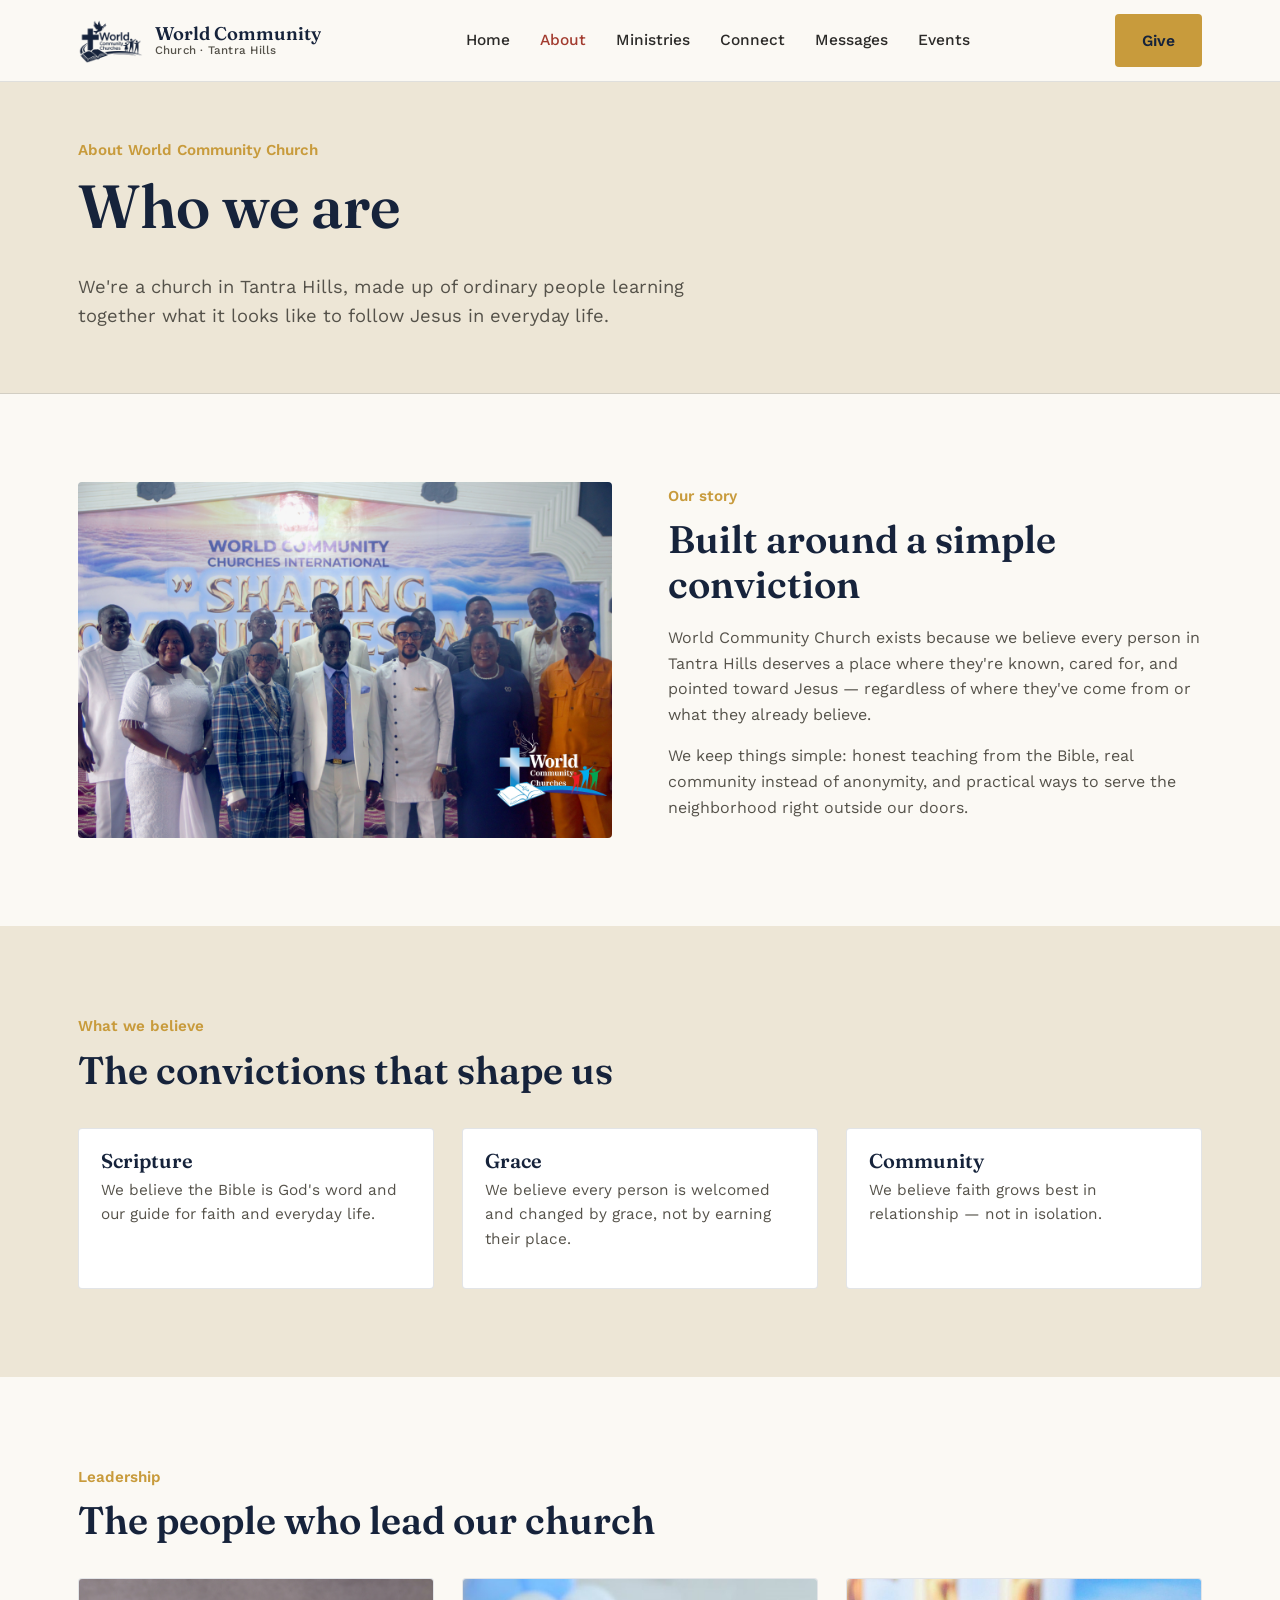
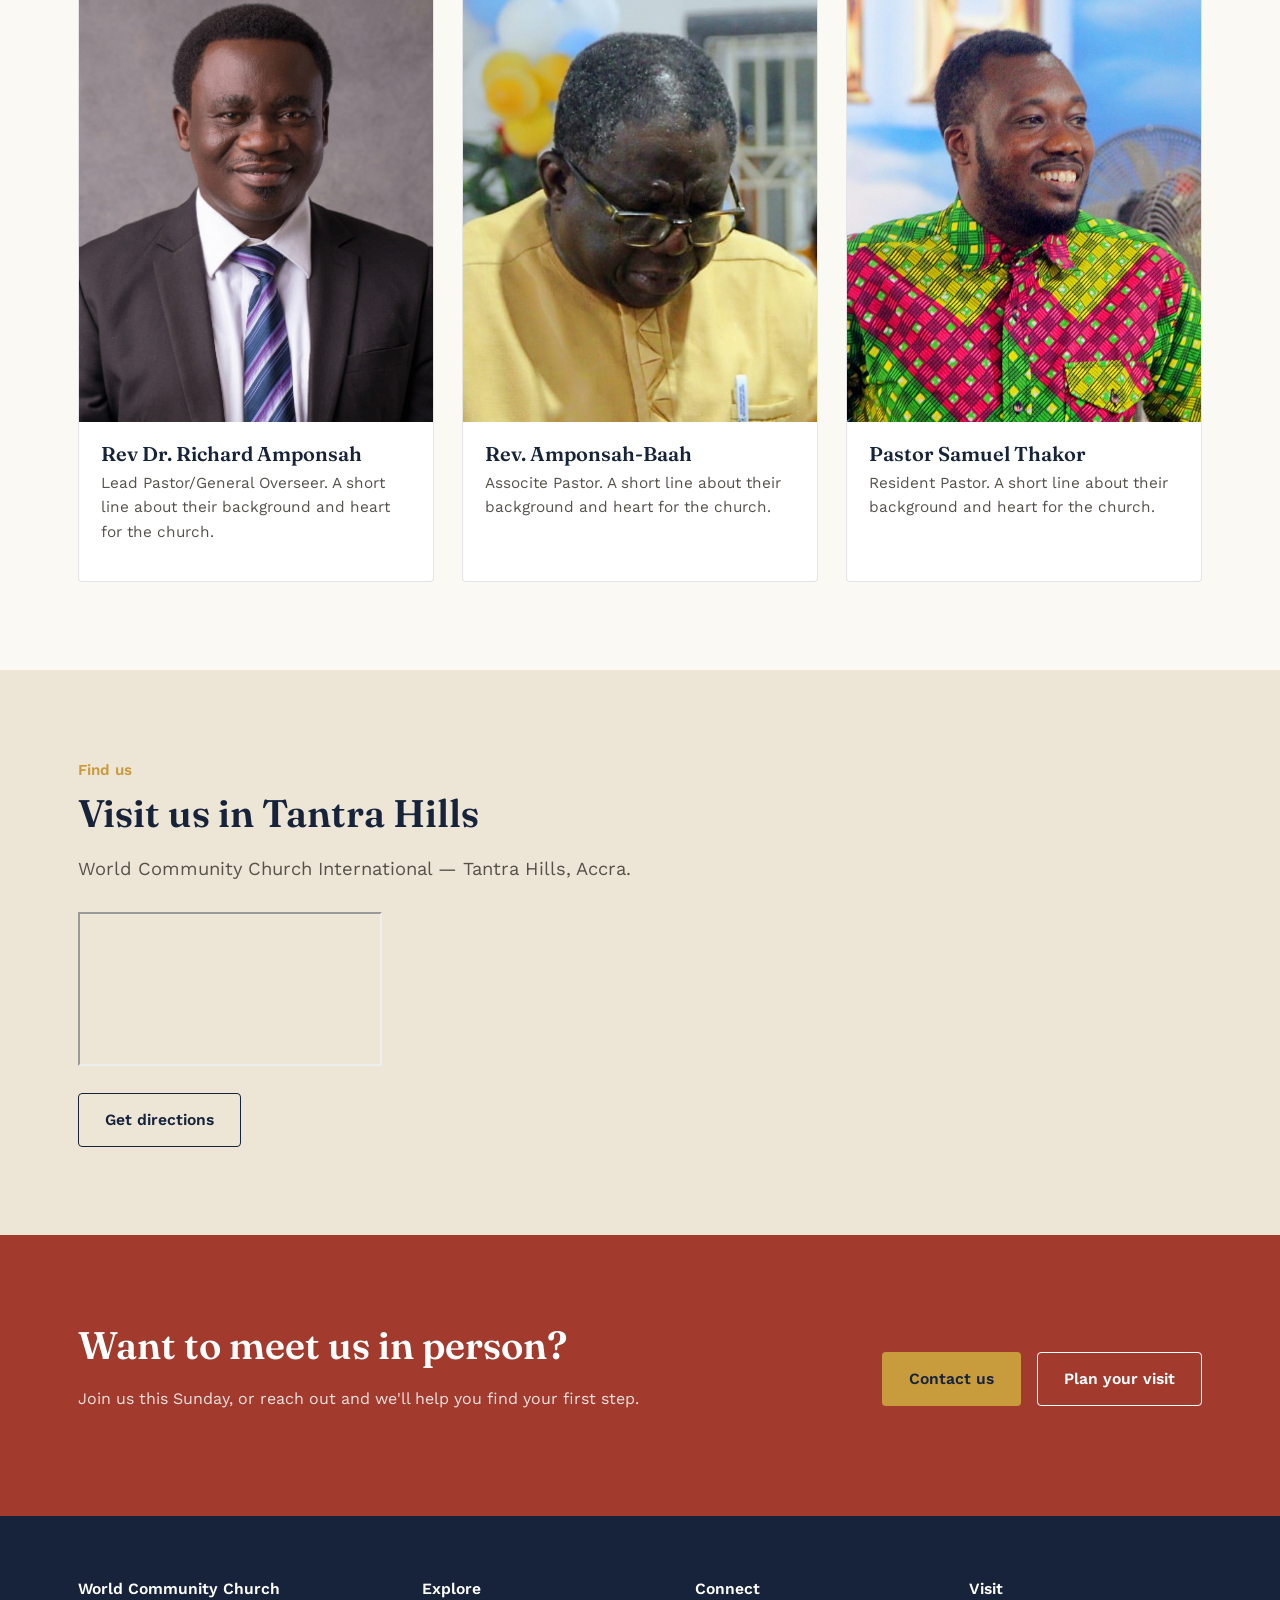
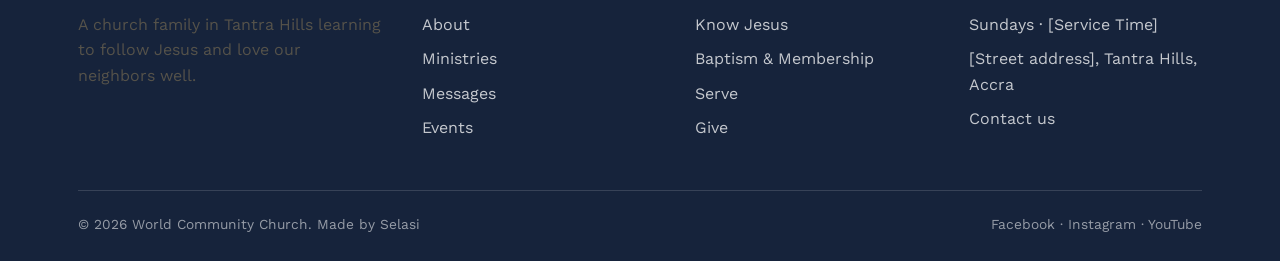
==== commit 1432d861: "fix" ====
--- a/about.html
+++ b/about.html
@@ -68,7 +68,7 @@
   <div class="container">
     <div class="split">
       <div class="split-media">
-        <img src="/images/ourstory.jpg/" alt="Placeholder — photo representing the church's story">
+        <img src="/images/ourstory.jpg" alt="Placeholder — photo representing the church's story">
       </div>
       <div>
         <p class="eyebrow">Our story</p>
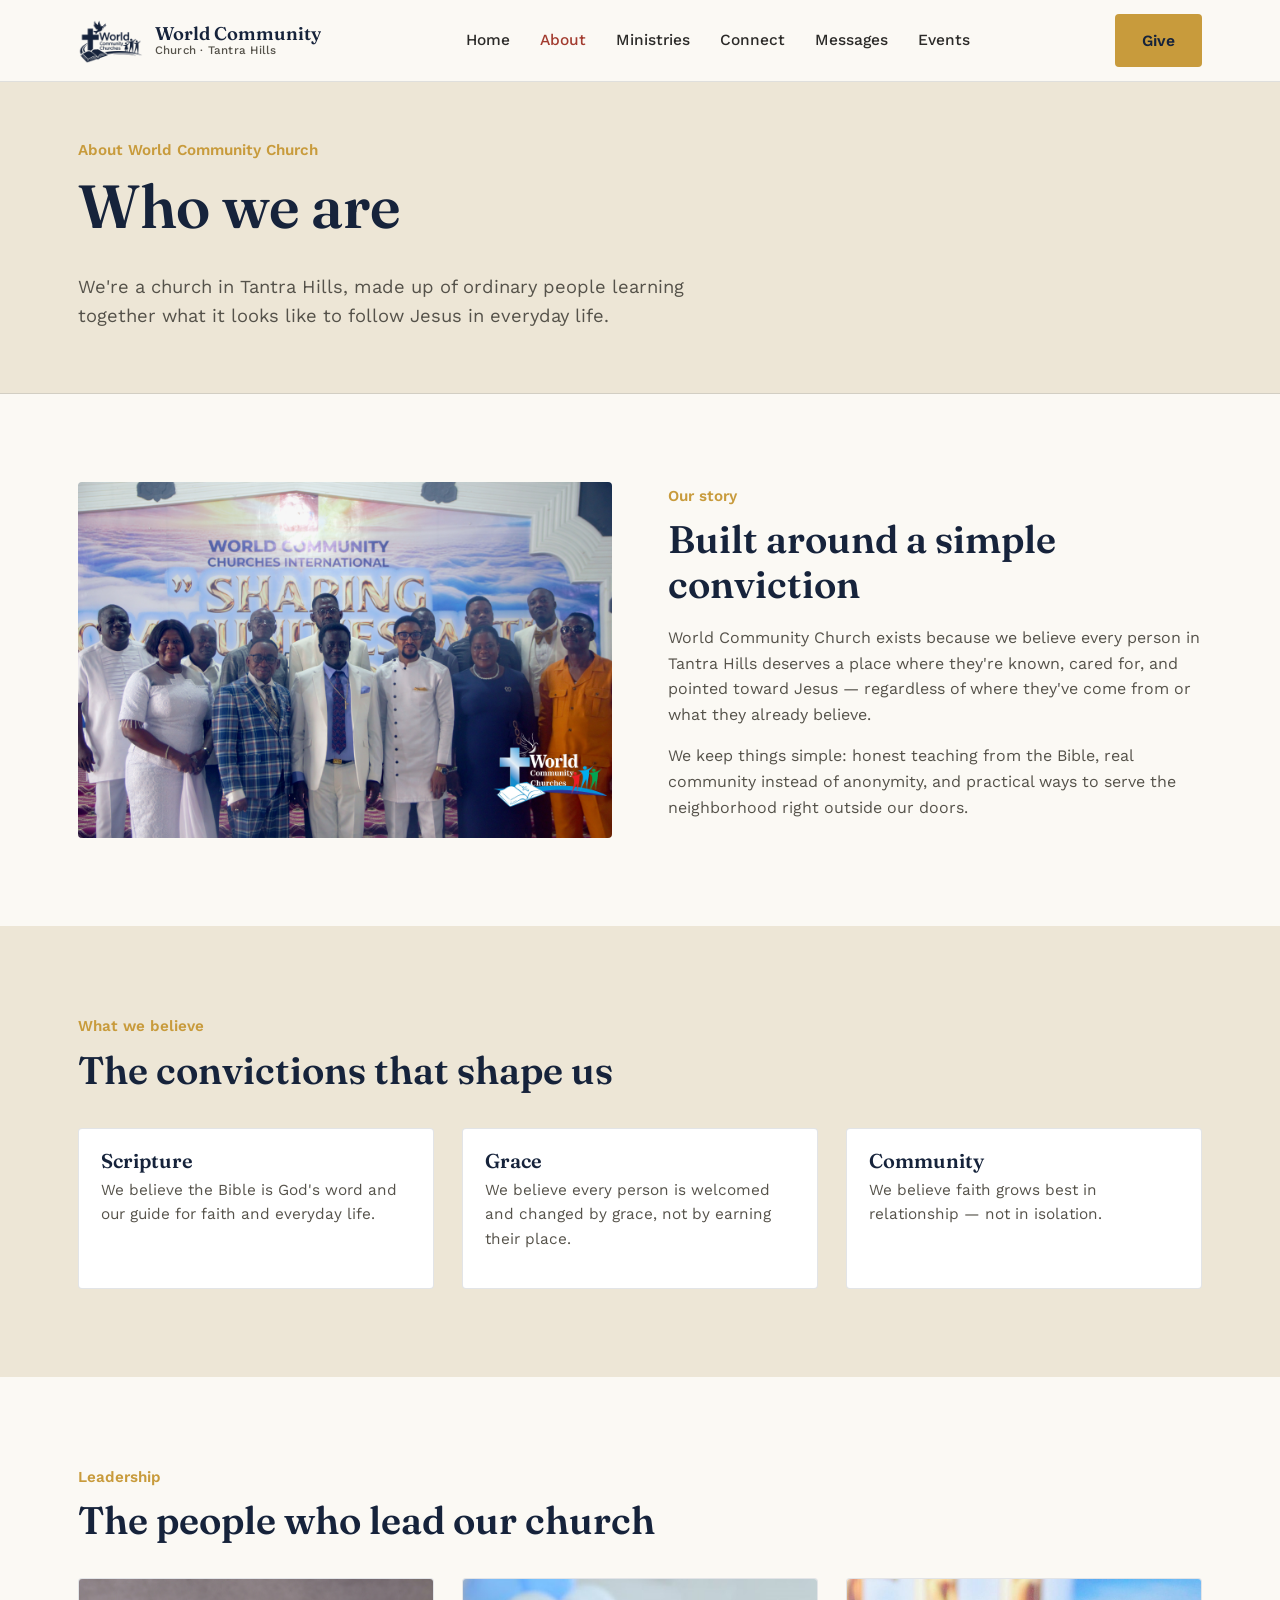
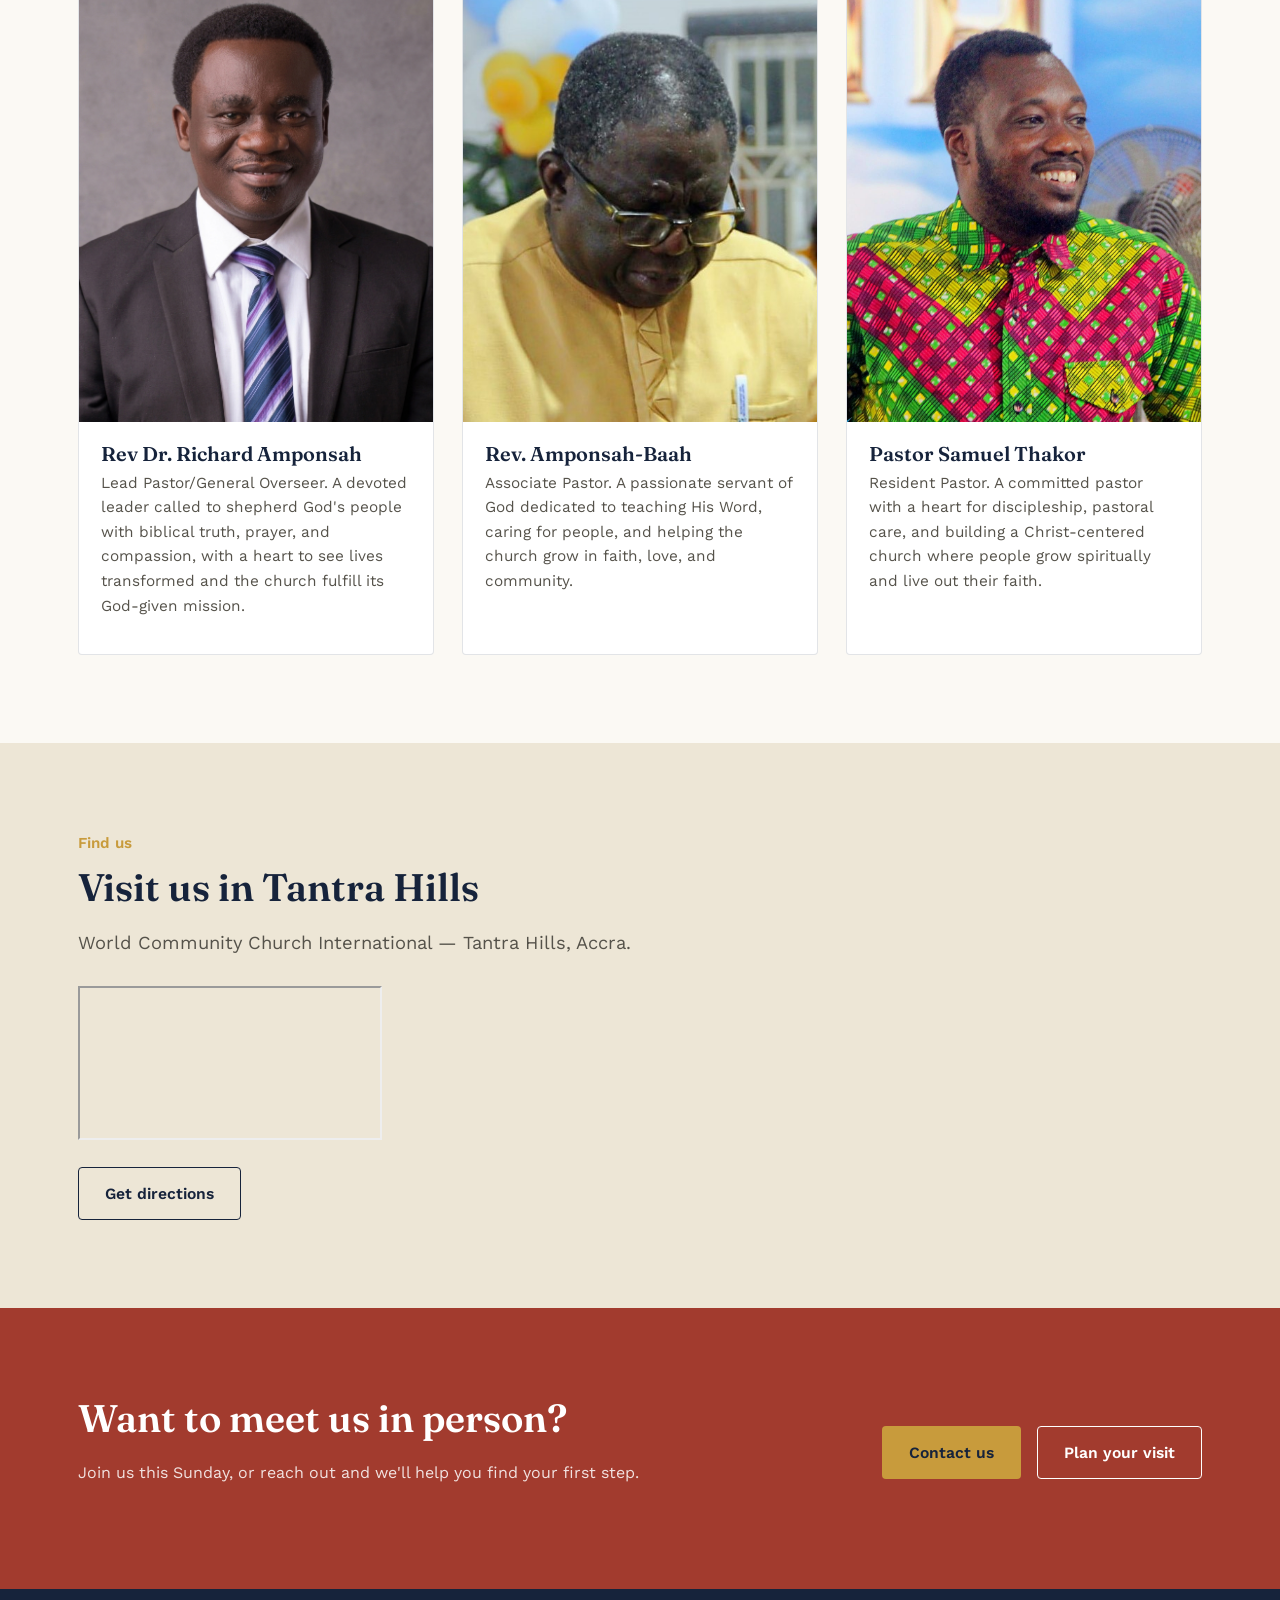
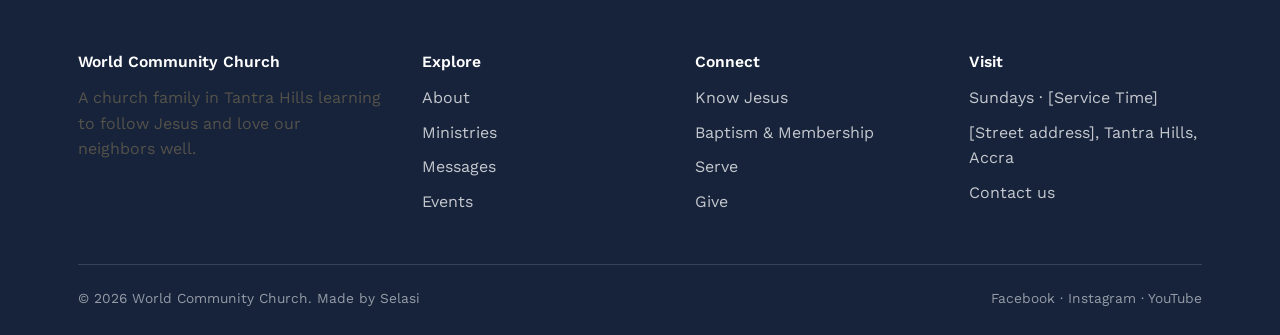
==== commit 21838de7: "socials" ====
--- a/about.html
+++ b/about.html
@@ -118,21 +118,21 @@
         <img src="images/leader.jpg" alt="Placeholder — leader photo">
         <div class="card-body">
           <h3>Rev Dr. Richard Amponsah</h3>
-          <p>Lead Pastor/General Overseer. A short line about their background and heart for the church.</p>
+          <p>Lead Pastor/General Overseer. A devoted leader called to shepherd God's people with biblical truth, prayer, and compassion, with a heart to see lives transformed and the church fulfill its God-given mission.</p>
         </div>
       </div>
       <div class="card">
         <img src="/images/baah.jpg" alt="Placeholder — leader photo">
         <div class="card-body">
           <h3>Rev. Amponsah-Baah</h3>
-          <p>Associte Pastor. A short line about their background and heart for the church.</p>
+          <p>Associate Pastor. A passionate servant of God dedicated to teaching His Word, caring for people, and helping the church grow in faith, love, and community.</p>
         </div>
       </div>
       <div class="card">
         <img src="/images/samuel.jpg" alt="Placeholder — leader photo">
         <div class="card-body">
           <h3>Pastor Samuel Thakor</h3>
-          <p>Resident Pastor. A short line about their background and heart for the church.</p>
+          <p>Resident Pastor. A committed pastor with a heart for discipleship, pastoral care, and building a Christ-centered church where people grow spiritually and live out their faith.</p>
         </div>
       </div>
     </div>
@@ -209,9 +209,9 @@
     <div class="footer-bottom">
       <span>© 2026 World Community Church. Made by <a href="https://selasidzeamesi.netlify.app/">Selasi</a></span>
       <span>
-        <a href="#">Facebook</a> ·
+        <a href="https://www.facebook.com/Thecommunitychurchgh">Facebook</a> ·
         <a href="#">Instagram</a> ·
-        <a href="#">YouTube</a>
+        <a href="https://youtube.com/@communitychurchmorningdew?si=GlodXVKP_t8NCVGb">YouTube</a>
       </span>
     </div>
   </div>
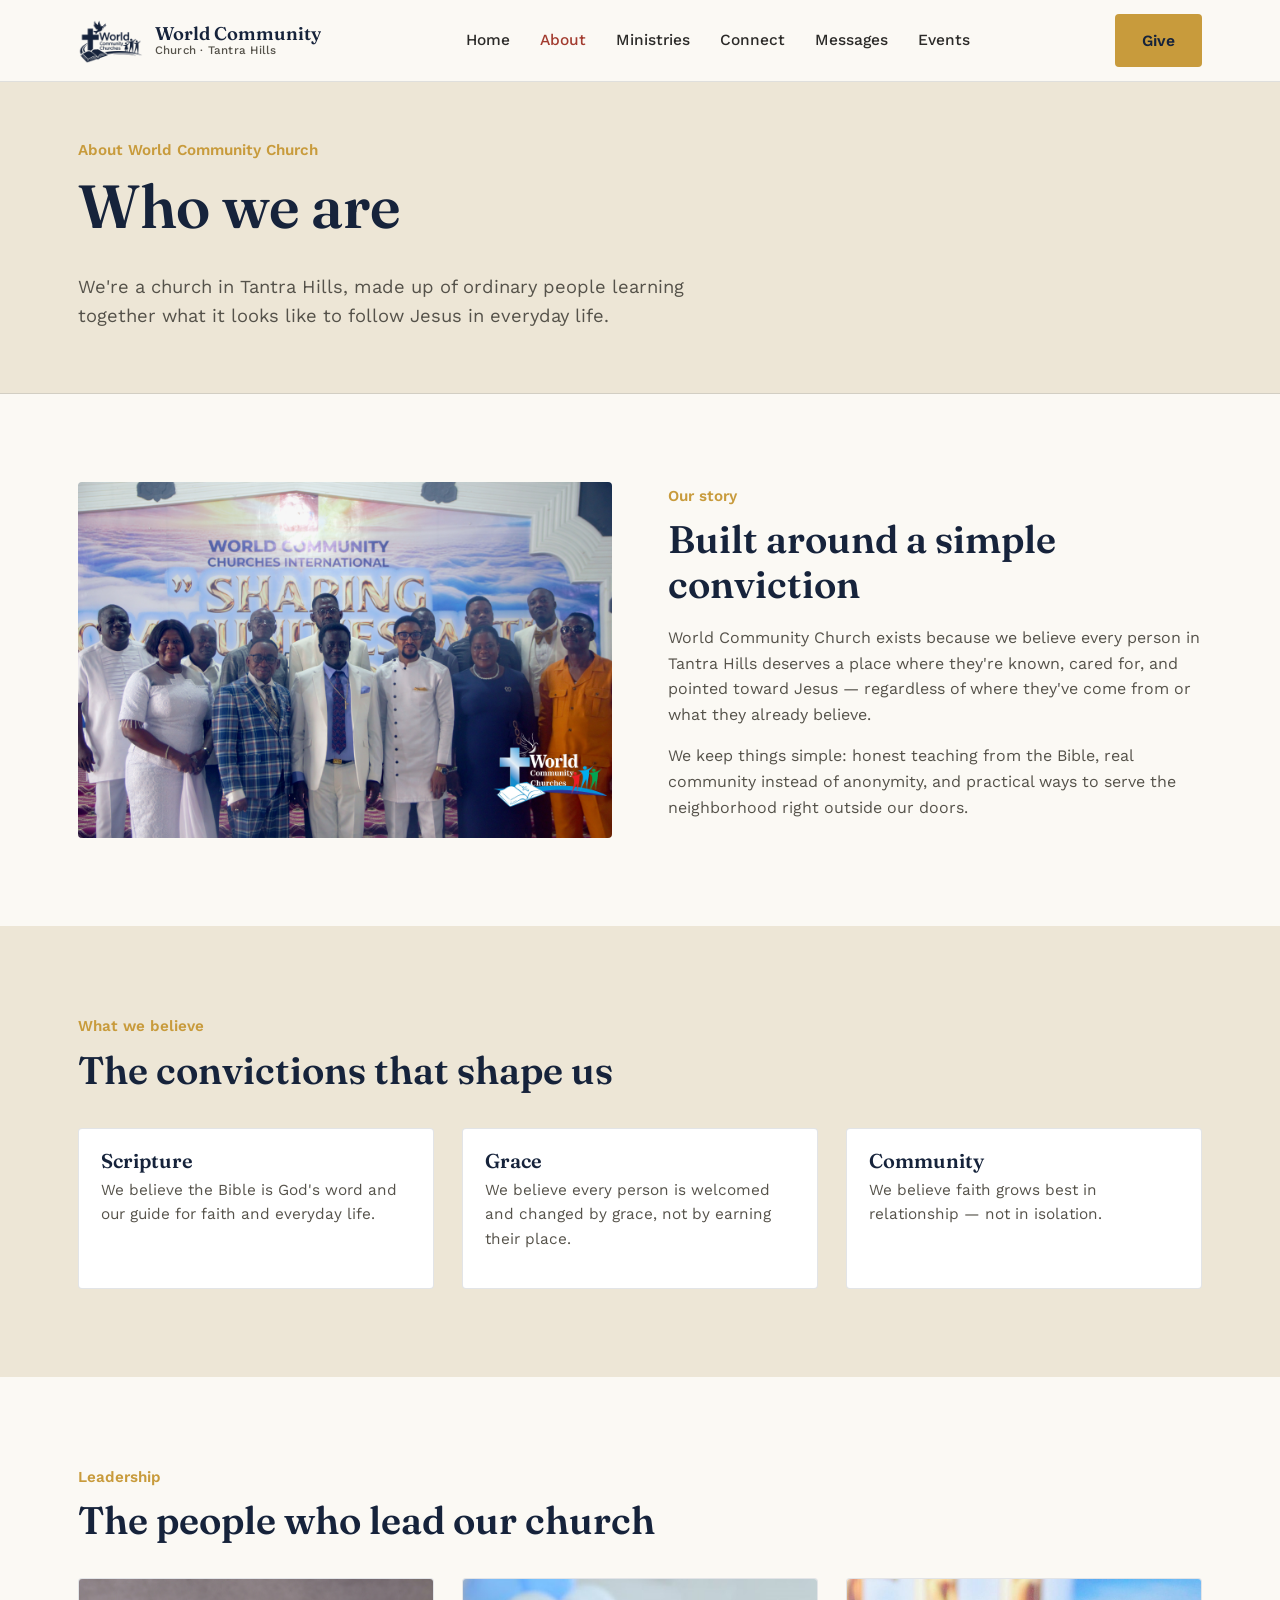
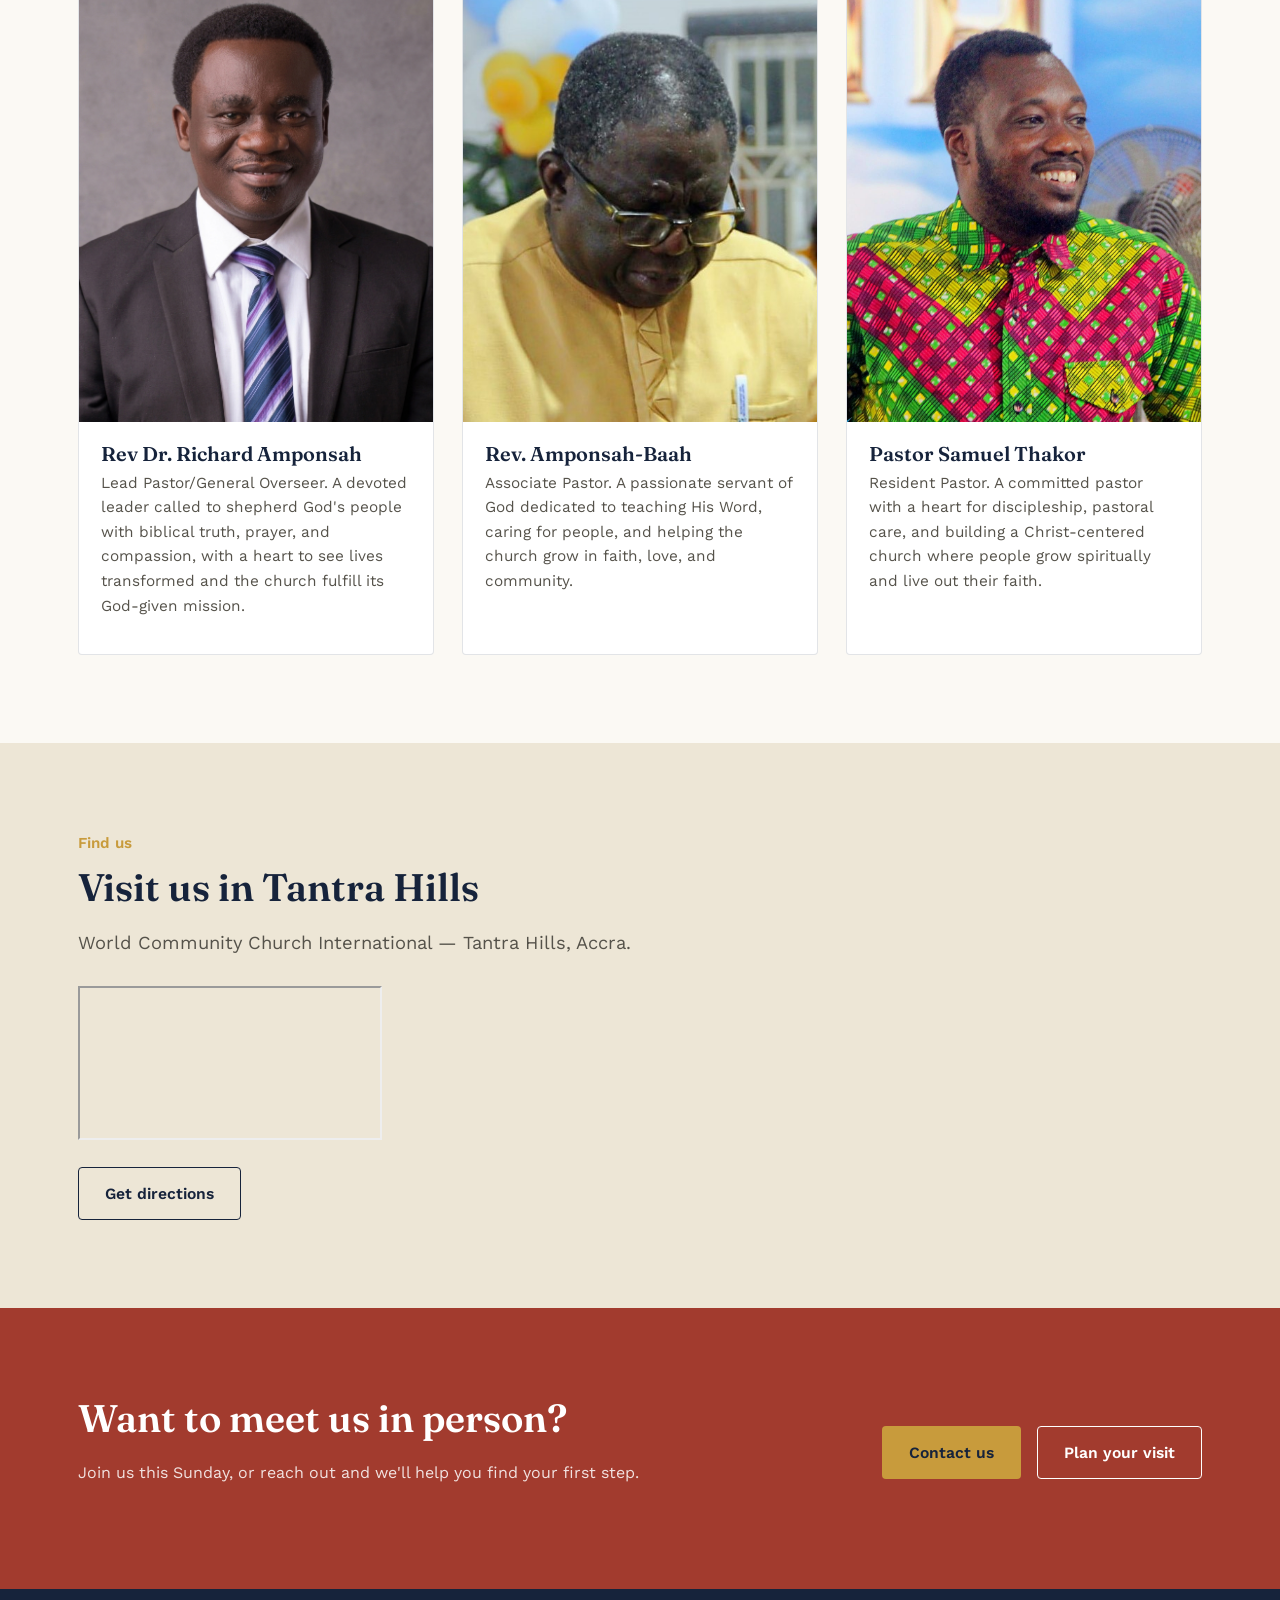
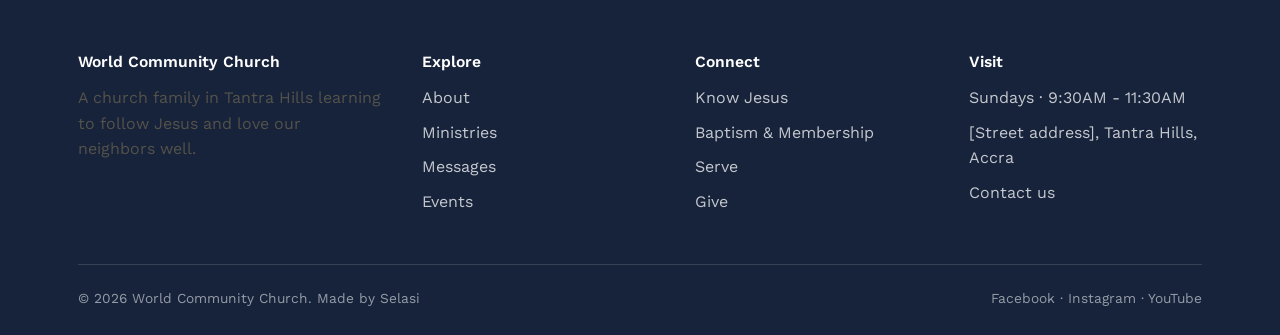
==== commit 31e85f95: "hours" ====
--- a/about.html
+++ b/about.html
@@ -200,7 +200,7 @@
       <div>
         <h4>Visit</h4>
         <ul>
-          <li>Sundays · [Service Time]</li>
+          <li>Sundays · 9:30AM - 11:30AM</li>
           <li>[Street address], Tantra Hills, Accra</li>
           <li><a href="contact.html">Contact us</a></li>
         </ul>
